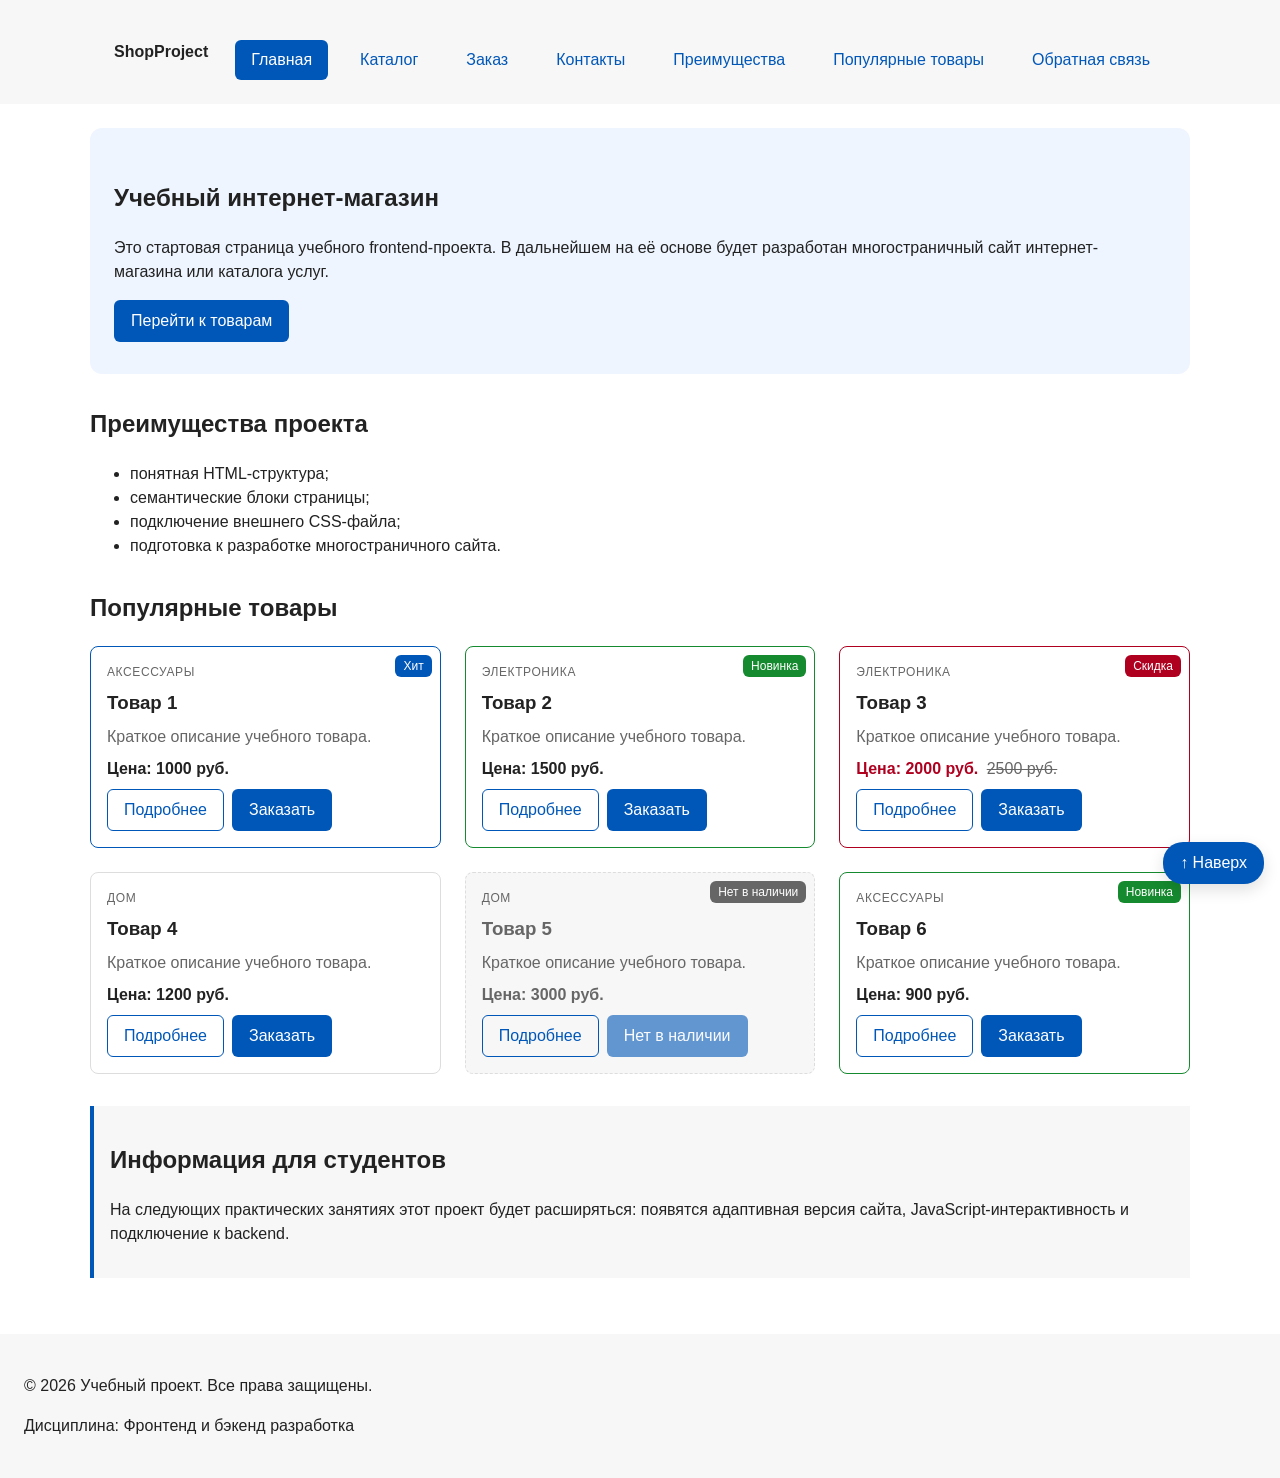
==== index.html @ a3ffe9eb "fix: prepare HTML CSS project for submission" ====
<!DOCTYPE html>
<html lang="ru">
<head>
  <meta charset="UTF-8">
  <meta name="viewport" content="width=device-width, initial-scale=1.0">
  <meta name="description" content="Главная страница учебного интернет-магазина.">
  <meta property="og:type" content="website">
  <meta property="og:title" content="Учебный интернет-магазин">
  <meta property="og:description" content="Учебный frontend-проект интернет-магазина.">
  <meta property="og:image" content="https://skylongg.github.io/kr1-html-css-shop/images/preview.jpg">
  <title>Учебный интернет-магазин</title>
  <link rel="stylesheet" href="css/style.css">
  <script src="js/main.js" defer></script>
</head>
<body>

  <header class="site-header" id="top">
    <div class="site-header__inner">
      <a class="site-header__logo" href="index.html">ShopProject</a>

      <nav class="site-nav" aria-label="Основная навигация">
        <ul class="site-nav__list">
          <li class="site-nav__item">
            <a class="site-nav__link site-nav__link--active" href="index.html" aria-current="page">Главная</a>
          </li>
          <li class="site-nav__item">
            <a class="site-nav__link" href="catalog.html">Каталог</a>
          </li>
          <li class="site-nav__item">
            <a class="site-nav__link" href="order.html">Заказ</a>
          </li>
          <li class="site-nav__item">
            <a class="site-nav__link" href="contacts.html">Контакты</a>
          </li>
          <li class="site-nav__item">
            <a class="site-nav__link" href="index.html#advantages">Преимущества</a>
          </li>
          <li class="site-nav__item">
            <a class="site-nav__link" href="index.html#popular">Популярные товары</a>
          </li>
          <li class="site-nav__item">
            <a class="site-nav__link" href="index.html#contacts">Обратная связь</a>
          </li>
        </ul>
      </nav>
    </div>
  </header>

  <main>
    <section class="hero">
      <h1>Учебный интернет-магазин</h1>
      <p>
        Это стартовая страница учебного frontend-проекта.
        В дальнейшем на её основе будет разработан многостраничный сайт
        интернет-магазина или каталога услуг.
      </p>
      <a class="button button--primary" href="#popular">Перейти к товарам</a>
    </section>

    <section class="section" id="advantages">
      <h2 class="section__title">Преимущества проекта</h2>

      <ul class="advantages-list">
        <li>понятная HTML-структура;</li>
        <li>семантические блоки страницы;</li>
        <li>подключение внешнего CSS-файла;</li>
        <li>подготовка к разработке многостраничного сайта.</li>
      </ul>
    </section>

    <section class="section" id="popular">
      <h2 class="section__title">Популярные товары</h2>

      <div class="products-grid">
        <article class="product-card product-card--featured">
          <span class="product-card__badge">Хит</span>
          <p class="product-card__category">Аксессуары</p>
          <h3 class="product-card__title">Товар 1</h3>
          <p class="product-card__description">Краткое описание учебного товара.</p>
          <p class="product-card__price">Цена: 1000 руб.</p>
          <div class="product-card__actions">
            <a class="button button--secondary" href="product.html">Подробнее</a>
            <button class="button button--primary product-card__button" type="button" data-product="Товар 1">
              Заказать
            </button>
          </div>
        </article>

        <article class="product-card product-card--new">
          <span class="product-card__badge">Новинка</span>
          <p class="product-card__category">Электроника</p>
          <h3 class="product-card__title">Товар 2</h3>
          <p class="product-card__description">Краткое описание учебного товара.</p>
          <p class="product-card__price">Цена: 1500 руб.</p>
          <div class="product-card__actions">
            <a class="button button--secondary" href="product.html">Подробнее</a>
            <button class="button button--primary product-card__button" type="button" data-product="Товар 2">
              Заказать
            </button>
          </div>
        </article>

        <article class="product-card product-card--discount">
          <span class="product-card__badge">Скидка</span>
          <p class="product-card__category">Электроника</p>
          <h3 class="product-card__title">Товар 3</h3>
          <p class="product-card__description">Краткое описание учебного товара.</p>
          <p class="product-card__price">
            Цена: 2000 руб.
            <del class="product-card__old-price">2500 руб.</del>
          </p>
          <div class="product-card__actions">
            <a class="button button--secondary" href="product.html">Подробнее</a>
            <button class="button button--primary product-card__button" type="button" data-product="Товар 3">
              Заказать
            </button>
          </div>
        </article>

        <article class="product-card">
          <p class="product-card__category">Дом</p>
          <h3 class="product-card__title">Товар 4</h3>
          <p class="product-card__description">Краткое описание учебного товара.</p>
          <p class="product-card__price">Цена: 1200 руб.</p>
          <div class="product-card__actions">
            <a class="button button--secondary" href="product.html">Подробнее</a>
            <button class="button button--primary product-card__button" type="button" data-product="Товар 4">
              Заказать
            </button>
          </div>
        </article>

        <article class="product-card product-card--sold-out">
          <span class="product-card__badge">Нет в наличии</span>
          <p class="product-card__category">Дом</p>
          <h3 class="product-card__title">Товар 5</h3>
          <p class="product-card__description">Краткое описание учебного товара.</p>
          <p class="product-card__price">Цена: 3000 руб.</p>
          <div class="product-card__actions">
            <a class="button button--secondary" href="product.html">Подробнее</a>
            <button class="button button--primary product-card__button" type="button" disabled>
              Нет в наличии
            </button>
          </div>
        </article>

        <article class="product-card product-card--new">
          <span class="product-card__badge">Новинка</span>
          <p class="product-card__category">Аксессуары</p>
          <h3 class="product-card__title">Товар 6</h3>
          <p class="product-card__description">Краткое описание учебного товара.</p>
          <p class="product-card__price">Цена: 900 руб.</p>
          <div class="product-card__actions">
            <a class="button button--secondary" href="product.html">Подробнее</a>
            <button class="button button--primary product-card__button" type="button" data-product="Товар 6">
              Заказать
            </button>
          </div>
        </article>
      </div>
    </section>

    <aside class="aside-info">
      <h2>Информация для студентов</h2>
      <p>
        На следующих практических занятиях этот проект будет расширяться:
        появятся адаптивная версия сайта, JavaScript-интерактивность
        и подключение к backend.
      </p>
    </aside>
  </main>

  <footer class="site-footer" id="contacts">
    <p>&copy; 2026 Учебный проект. Все права защищены.</p>
    <p>Дисциплина: Фронтенд и бэкенд разработка</p>
  </footer>

  <a class="button button--primary to-top" href="#top">↑ Наверх</a>

  <dialog class="order-dialog" id="order-dialog" aria-labelledby="order-dialog-title">
    <h2 class="order-dialog__title" id="order-dialog-title">Оформление заявки</h2>

    <form class="order-form" id="order-form" action="#" method="post" novalidate>
      <input id="selected-product" name="selected-product" type="hidden">

      <div class="order-form__field">
        <label class="order-form__label" for="order-name">Имя</label>
        <input
          class="order-form__input"
          id="order-name"
          name="name"
          type="text"
          placeholder="Введите ваше имя"
          minlength="2"
          autocomplete="given-name"
          required
        >
      </div>

      <div class="order-form__field">
        <label class="order-form__label" for="order-email">E-mail</label>
        <input
          class="order-form__input"
          id="order-email"
          name="email"
          type="email"
          placeholder="example@mail.ru"
          autocomplete="email"
          required
        >
      </div>

      <div class="order-form__field">
        <label class="order-form__label" for="order-phone">Телефон</label>
        <input
          class="order-form__input"
          id="order-phone"
          name="phone"
          type="tel"
          inputmode="tel"
          placeholder="+7 (900) 000-00-00"
          pattern="^\+7 \(\d{3}\) \d{3}-\d{2}-\d{2}$"
          required
        >
        <small class="order-form__hint">Формат: +7 (900) 000-00-00</small>
      </div>

      <div class="order-form__field">
        <label class="order-form__label" for="order-date">Дата связи</label>
        <input
          class="order-form__input"
          id="order-date"
          name="date"
          type="date"
        >
      </div>

      <div class="order-form__field">
        <label class="order-form__label" for="order-topic">Тема заявки</label>
        <select class="order-form__select" id="order-topic" name="topic" required>
          <option value="">Выберите тему</option>
          <option value="product">Заказ товара</option>
          <option value="consultation">Консультация</option>
          <option value="delivery">Доставка</option>
        </select>
      </div>

      <div class="order-form__field">
        <label class="order-form__label" for="order-comment">Комментарий</label>
        <textarea
          class="order-form__textarea"
          id="order-comment"
          name="comment"
          rows="4"
          placeholder="Укажите дополнительную информацию"
        ></textarea>
      </div>

      <div class="order-form__field order-form__field--checkbox">
        <label class="order-form__label">
          <input
            class="order-form__checkbox"
            id="order-agreement"
            name="agreement"
            type="checkbox"
            required
          >
          Я согласен на обработку данных
        </label>
      </div>

      <div class="order-form__actions">
        <button class="button button--secondary" type="button" id="close-order-dialog">
          Закрыть
        </button>
        <button class="button button--primary" type="submit">
          Отправить заявку
        </button>
      </div>
    </form>
  </dialog>

  <p class="success-message" id="success-message" hidden>
    Форма успешно отправлена!
  </p>

</body>
</html>
---- css/style.css ----
/* ===============================
   1. Переменные проекта
   =============================== */

:root {
  /* Основные цвета проекта */
  --color-bg: #ffffff;
  --color-text: #222222;
  --color-muted: #666666;
  --color-primary: #0057b8;
  --color-primary-dark: #003f86;
  --color-border: #dddddd;
  --color-surface: #f7f7f7;
  --color-surface-accent: #eef5ff;
  --color-danger: #b00020;
  --color-success: #168a2f;
  --color-success-bg: #eefaf0;
  --color-white: #ffffff;

  /* Отступы */
  --space-xs: 4px;
  --space-sm: 8px;
  --space-md: 16px;
  --space-lg: 24px;
  --space-xl: 32px;

  /* Скругления */
  --radius-sm: 6px;
  --radius-md: 8px;
  --radius-lg: 12px;

  /* Размеры */
  --container-width: 1100px;

  /* Shadow */
  --shadow: 0 6px 16px rgba(0, 0, 0, 0.12);
}

/* ===============================
   2. Базовые стили
   =============================== */

/*
  Универсальное правило для всех элементов.
  border-box делает расчёт размеров более понятным:
  width включает content, padding и border.
*/
* {
  box-sizing: border-box;
}

/*
  Плавная прокрутка при переходе к якорям.
*/
html {
  scroll-behavior: smooth;
}

/*
  Убираем стандартный внешний отступ браузера у body.
  Без этого вокруг страницы может появиться белая рамка.
*/
body {
  margin: 0;
  font-family: Arial, sans-serif;
  line-height: 1.5;
  color: var(--color-text);
  background-color: var(--color-bg);
}

/*
  Задаём внутренние отступы для основной области страницы.
  Это делает содержимое визуально отделённым от краёв окна браузера.
*/
main {
  padding: var(--space-lg);
}

/* ===============================
   3. Общие элементы интерфейса
   =============================== */

/*
  Базовый цвет ссылок.
*/
a {
  color: var(--color-primary);
}

/*
  Ссылка при наведении мыши.
*/
a:hover {
  color: var(--color-primary-dark);
}

/*
  Видимый фокус ссылки при навигации с клавиатуры.
*/
a:focus-visible {
  outline: 2px solid var(--color-primary);
  outline-offset: 3px;
}

/*
  Подсветка элемента, к которому выполнен переход по якорной ссылке.
*/
:target {
  outline: 2px dashed var(--color-primary);
  outline-offset: 4px;
}

/* No outline on the header after the "Наверх" jump */
.site-header:target {
  outline: none;
}

/*
  Button block: shared geometry only.
  Colors come from the --primary and --secondary modifiers.
*/
.button {
  display: inline-block;
  padding: var(--space-sm) var(--space-md);
  border: 1px solid transparent;
  border-radius: var(--radius-sm);
  font: inherit;
  text-decoration: none;
  cursor: pointer;
  transition: background-color 0.2s, color 0.2s;
}

/* Primary button: filled with the main color */
.button--primary {
  color: var(--color-white);
  background-color: var(--color-primary);
}

/*
  Простое состояние наведения для кнопки.
  Цвет текста задаём явно, иначе у ссылки-кнопки
  его переопределит правило a:hover.
*/
.button--primary:hover {
  color: var(--color-white);
  background-color: var(--color-primary-dark);
}

/* Secondary button: outlined, filled on hover */
.button--secondary {
  color: var(--color-primary);
  background-color: transparent;
  border-color: var(--color-primary);
}

.button--secondary:hover {
  color: var(--color-white);
  background-color: var(--color-primary);
}

/* Pressed button */
.button:active {
  transform: translateY(1px);
}

/*
  Видимый фокус кнопки при навигации с клавиатуры.
*/
.button:focus-visible {
  outline: 2px solid var(--color-primary);
  outline-offset: 3px;
}

/*
  Отключённая кнопка визуально приглушается.
*/
.button:disabled,
.button--disabled {
  opacity: 0.6;
  cursor: not-allowed;
}

/* Disabled button does not react to hover and click */
.button--primary:disabled:hover {
  background-color: var(--color-primary);
}

.button:disabled:active {
  transform: none;
}

/* ===============================
   4. Компоненты страницы
   =============================== */

/* Site header block */
.site-header {
  background-color: var(--color-surface);
}

/*
  Ограничиваем ширину содержимого шапки,
  чтобы оно не растягивалось слишком сильно на широких экранах.
*/
.site-header__inner {
  max-width: var(--container-width);
  margin: 0 auto;
  padding: var(--space-lg);
  /* Flexbox: logo on the left, menu on the right */
  display: flex;
  flex-wrap: wrap;
  justify-content: space-between;
  align-items: center;
  gap: var(--space-md);
}

/*
  Оформляем текстовый логотип.
*/
.site-header__logo {
  font-weight: 700;
  color: var(--color-text);
  text-decoration: none;
}

/*
  Flexbox: menu items in a centered row that wraps when needed.
  Default list margins and markers are removed.
*/
.site-nav__list {
  display: flex;
  flex-wrap: wrap;
  justify-content: center;
  align-items: center;
  gap: var(--space-md);
  padding: 0;
  margin: var(--space-md) 0 0;
  list-style: none;
}

/*
  Menu links. inline-block lets the link take padding,
  which enlarges the click area.
*/
.site-nav__link {
  display: inline-block;
  padding: var(--space-sm) var(--space-md);
  color: var(--color-primary);
  text-decoration: none;
  border-radius: var(--radius-sm);
}

/*
  Hover: highlight the menu item with a filled background.
*/
.site-nav__link:hover {
  color: var(--color-white);
  background-color: var(--color-primary);
}

.site-nav__link:focus-visible {
  outline: 2px solid var(--color-primary);
  outline-offset: 3px;
}

/* Link to the current page */
.site-nav__link--active {
  color: var(--color-white);
  background-color: var(--color-primary);
}

/*
  Хлебные крошки на внутренних страницах.
*/
.breadcrumbs {
  max-width: var(--container-width);
  margin: 0 auto var(--space-md);
  font-size: 14px;
  color: var(--color-muted);
}

/*
  Ссылки в хлебных крошках.
*/
.breadcrumbs__link {
  color: var(--color-primary);
}

/*
  Разделитель перед названием текущей страницы.
*/
.breadcrumbs__current::before {
  content: " / ";
  color: var(--color-muted);
}

/* Separator between links */
.breadcrumbs__separator {
  color: var(--color-muted);
}

/*
  Hero-блок — первый крупный блок страницы.
  Он визуально отделяется от остальных разделов фоном и отступами.
*/
.hero {
  max-width: var(--container-width);
  margin: 0 auto var(--space-xl);
  padding: var(--space-xl) var(--space-lg);
  background-color: var(--color-surface-accent);
  border-radius: var(--radius-lg);
}

/*
  Общий класс для разделов страницы.
*/
.section {
  max-width: var(--container-width);
  margin: 0 auto var(--space-xl);
}

/*
  Убираем лишний верхний отступ у заголовков разделов.
*/
.section__title {
  margin-top: 0;
}

/* CSS Grid: three equal columns of product cards */
.products-grid {
  display: grid;
  grid-template-columns: repeat(3, 1fr);
  gap: var(--space-lg);
}

/*
  Карточка товара — самостоятельный блок.
*/
.product-card {
  /* Positioning context for the badge */
  position: relative;
  /* Flexbox: card content goes top to bottom */
  display: flex;
  flex-direction: column;
  gap: var(--space-sm);
  padding: var(--space-md);
  border: 1px solid var(--color-border);
  border-radius: var(--radius-md);
  background-color: var(--color-bg);
  transition: transform 0.2s, box-shadow 0.2s;
}

/*
  При наведении выделяем рамку карточки основным цветом.
  The card also moves up a little and gets a shadow.
*/
.product-card:hover {
  border-color: var(--color-primary);
  box-shadow: var(--shadow);
  transform: translateY(-4px);
}

/* "Хит" card */
.product-card--featured {
  border-color: var(--color-primary);
}

.product-card--featured .product-card__badge {
  background-color: var(--color-primary);
}

/* "Новинка" card */
.product-card--new {
  border-color: var(--color-success);
}

.product-card--new .product-card__badge {
  background-color: var(--color-success);
}

/* Discount card */
.product-card--discount {
  border-color: var(--color-danger);
}

/* Sold-out card: grey, does not move on hover */
.product-card--sold-out {
  background-color: var(--color-surface);
  border-style: dashed;
}

.product-card--sold-out:hover {
  border-color: var(--color-border);
  box-shadow: none;
  transform: none;
}

.product-card--sold-out .product-card__badge {
  background-color: var(--color-muted);
}

.product-card--sold-out .product-card__title,
.product-card--sold-out .product-card__price {
  color: var(--color-muted);
}

/* Category above the title */
.product-card__category {
  margin: 0;
  font-size: 12px;
  letter-spacing: 0.05em;
  text-transform: uppercase;
  color: var(--color-muted);
}

.product-card__title {
  margin: 0;
  color: var(--color-text);
}

.product-card__description {
  margin: 0;
  color: var(--color-muted);
}

.product-card__price {
  margin: 0;
  font-weight: 700;
}

.product-card--discount .product-card__price {
  color: var(--color-danger);
}

/* Old price */
.product-card__old-price {
  margin-left: var(--space-xs);
  font-weight: 400;
  color: var(--color-muted);
}

/*
  margin-top: auto pushes the button to the bottom of the card,
  align-self keeps it from stretching to the full width.
*/
.product-card__button {
  margin-top: auto;
  align-self: flex-start;
}

/* Card buttons in one row at the bottom */
.product-card__actions {
  margin-top: auto;
  display: flex;
  flex-wrap: wrap;
  gap: var(--space-sm);
}

/* Badge pinned to the top-right corner of the card */
.product-card__badge {
  position: absolute;
  top: var(--space-sm);
  right: var(--space-sm);
  padding: 2px var(--space-sm);
  font-size: 12px;
  color: var(--color-white);
  background-color: var(--color-danger);
  border-radius: var(--radius-sm);
}

/*
  Catalog page layout: filters on the left, products on the right.
  CSS Grid with named areas.
*/
.catalog-layout {
  max-width: var(--container-width);
  margin: 0 auto var(--space-xl);
  display: grid;
  grid-template-columns: 260px 1fr;
  grid-template-areas: "filters products";
  gap: var(--space-lg);
}

/*
  Sticky filters stay on screen while scrolling.
  align-self: start keeps the block from stretching to full height.
*/
.catalog-filters {
  grid-area: filters;
  position: sticky;
  top: var(--space-md);
  align-self: start;
  padding: var(--space-md);
  border: 1px solid var(--color-border);
  border-radius: var(--radius-md);
  background-color: var(--color-surface);
}

/* Product list area */
.catalog-products {
  grid-area: products;
}

/* Filters form: gap separates the field groups */
.filters-form {
  display: grid;
  gap: var(--space-md);
}

/* Group of related filter fields */
.filters-form__group {
  margin: 0;
  padding: var(--space-md);
  border: 1px solid var(--color-border);
  border-radius: var(--radius-sm);
}

/* Field group title */
.filters-form__legend {
  font-weight: 700;
}

/* Each filter label on its own line */
.filters-form__label {
  display: block;
  margin-bottom: var(--space-sm);
}

/* Price range number inputs */
.filters-form__input {
  width: 100%;
  padding: 8px 10px;
  border: 1px solid var(--color-border);
  border-radius: var(--radius-sm);
  font: inherit;
}

/* "Back to top" button stays in the corner while scrolling */
.to-top {
  position: fixed;
  right: var(--space-md);
  bottom: var(--space-md);
  z-index: 10;
  border-radius: 20px;
  box-shadow: var(--shadow);
}

/*
  Дополнительный информационный блок.
*/
.aside-info {
  max-width: var(--container-width);
  margin: 0 auto var(--space-xl);
  padding: var(--space-md);
  border-left: 4px solid var(--color-primary);
  background-color: var(--color-surface);
}

/* Contacts */
.contacts-list {
  font-style: normal;
}

.contacts-list p {
  margin: 0 0 var(--space-sm);
}

/* Product page: image on the left, info on the right */
.product-details {
  max-width: var(--container-width);
  margin: 0 auto var(--space-xl);
  display: grid;
  grid-template-columns: 1fr 1fr;
  align-items: start;
  gap: var(--space-xl);
}

.product-details__image {
  display: block;
  width: 100%;
  height: auto;
  border: 1px solid var(--color-border);
  border-radius: var(--radius-lg);
}

.product-details__info {
  display: flex;
  flex-direction: column;
  gap: var(--space-md);
}

.product-details__category {
  margin: 0;
  font-size: 14px;
  letter-spacing: 0.05em;
  text-transform: uppercase;
  color: var(--color-muted);
}

.product-details__title {
  margin: 0;
}

.product-details__description {
  margin: 0;
}

.product-details__price {
  margin: 0;
  font-size: 28px;
  font-weight: 700;
}

.product-details__stock {
  margin: 0;
  font-weight: 700;
  color: var(--color-success);
}

.product-details__actions {
  display: flex;
  flex-wrap: wrap;
  gap: var(--space-md);
}

/* Specifications table */
.product-table {
  width: 100%;
  max-width: 640px;
  border-collapse: collapse;
}

.product-table__caption {
  padding-bottom: var(--space-sm);
  font-weight: 700;
  text-align: left;
}

.product-table__head {
  padding: var(--space-sm) var(--space-md);
  text-align: left;
  color: var(--color-white);
  background-color: var(--color-primary);
}

.product-table__cell {
  padding: var(--space-sm) var(--space-md);
  text-align: left;
  border-bottom: 1px solid var(--color-border);
}

/* Parameter names */
.product-table__cell--name {
  font-weight: 400;
  color: var(--color-muted);
}

/* Striped rows, row highlight on hover */
.product-table__row:nth-child(even) {
  background-color: var(--color-surface);
}

.product-table__row:hover {
  background-color: var(--color-surface-accent);
}

/* Order page: form on the left, steps on the right */
.order-layout {
  max-width: var(--container-width);
  margin: 0 auto var(--space-xl);
  display: grid;
  grid-template-columns: 2fr 1fr;
  align-items: start;
  gap: var(--space-lg);
}

/* Order steps */
.order-steps {
  padding: var(--space-md);
  border-left: 4px solid var(--color-primary);
  background-color: var(--color-surface);
}

.order-steps__title {
  margin-top: 0;
}

.order-steps__list {
  padding-left: var(--space-lg);
}

.order-steps__item {
  margin-bottom: var(--space-sm);
}

.order-steps__note {
  margin-bottom: 0;
  color: var(--color-muted);
}

/*
  Оформляем подвал страницы тем же фоном, что и шапку,
  чтобы визуально отделить его от основного содержимого.
*/
.site-footer {
  padding: var(--space-lg);
  background-color: var(--color-surface);
}

/* ===============================
   5. Форма и модальное окно
   =============================== */

/*
  Модальное окно.
  Элемент dialog сам умеет открываться поверх страницы.
*/
.order-dialog {
  width: min(100% - 32px, 560px);
  padding: var(--space-lg);
  border: none;
  border-radius: var(--radius-lg);
}

/*
  Затемнение фона за модальным окном.
*/
.order-dialog::backdrop {
  background-color: rgba(0, 0, 0, 0.5);
}

.order-dialog__title {
  margin-top: 0;
}

/* Form on order.html gets a frame */
.order-form--card {
  padding: var(--space-lg);
  border: 1px solid var(--color-border);
  border-radius: var(--radius-lg);
  background-color: var(--color-bg);
}

/*
  Поле формы.
  Каждый блок получает нижний отступ.
*/
.order-form__field {
  margin-bottom: var(--space-md);
}

/*
  Подпись поля.
*/
.order-form__label {
  display: block;
  margin-bottom: var(--space-xs);
}

/*
  Основные поля формы.
  The checkbox has its own element class, so it keeps its natural width.
*/
.order-form__input,
.order-form__select,
.order-form__textarea {
  width: 100%;
  padding: 10px 12px;
  border: 1px solid var(--color-border);
  border-radius: var(--radius-sm);
  font: inherit;
}

/*
  Подсказка под полем телефона.
*/
.order-form__hint {
  display: block;
  margin-top: var(--space-xs);
  color: var(--color-muted);
}

/*
  Поле при наведении мыши.
*/
.order-form__input:hover,
.order-form__select:hover,
.order-form__textarea:hover {
  border-color: var(--color-primary);
}

/*
  Видимый фокус для клавиатурной навигации.
*/
.order-form__input:focus-visible,
.order-form__select:focus-visible,
.order-form__textarea:focus-visible {
  outline: 2px solid var(--color-primary);
  outline-offset: 3px;
}

/*
  Подсветка ошибочных полей.
  Атрибут aria-invalid добавляется через JavaScript.
*/
.order-form__input[aria-invalid="true"],
.order-form__select[aria-invalid="true"],
.order-form__textarea[aria-invalid="true"] {
  border-color: var(--color-danger);
}

/*
  Кнопки формы.
*/
.order-form__actions {
  display: flex;
  gap: var(--space-md);
  margin-top: var(--space-lg);
}

/*
  Сообщение об успешной отправке.
*/
.success-message {
  max-width: var(--container-width);
  margin: var(--space-lg) auto;
  padding: var(--space-md);
  border-left: 4px solid var(--color-success);
  background-color: var(--color-success-bg);
}
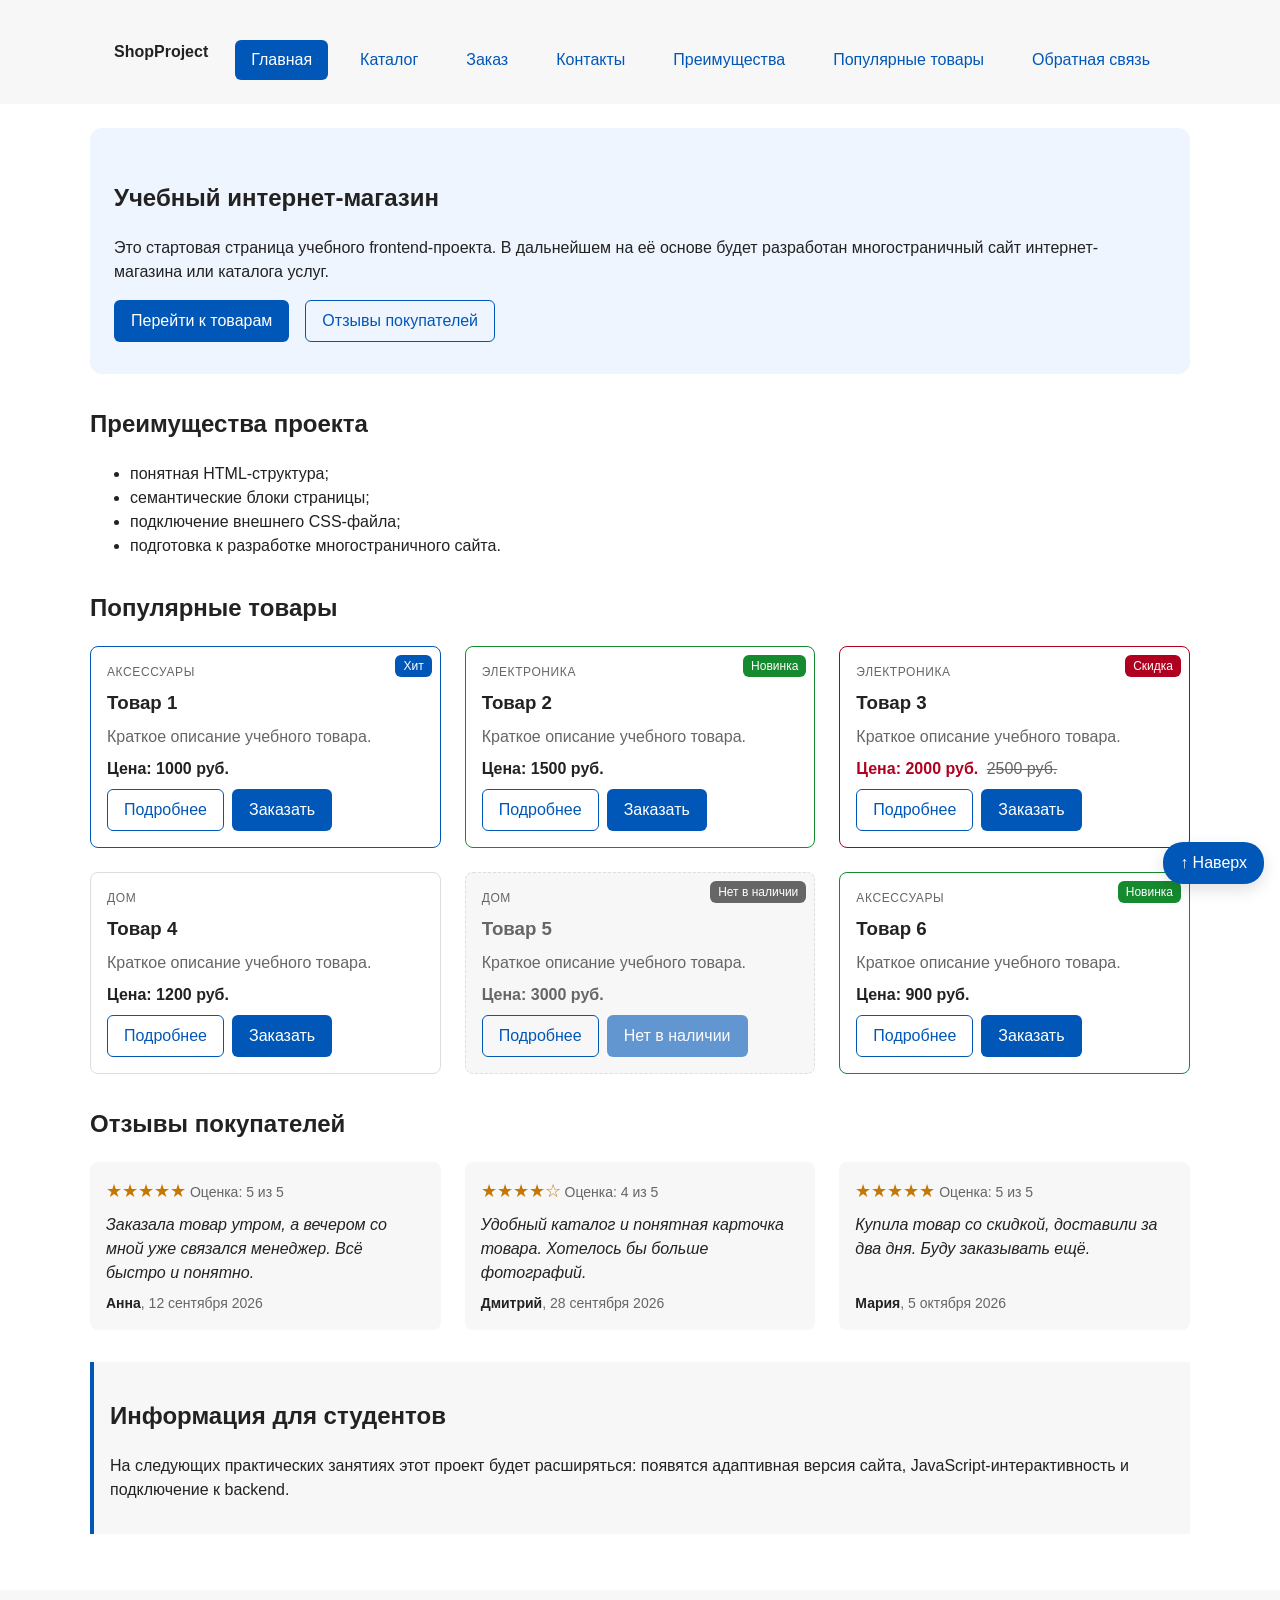
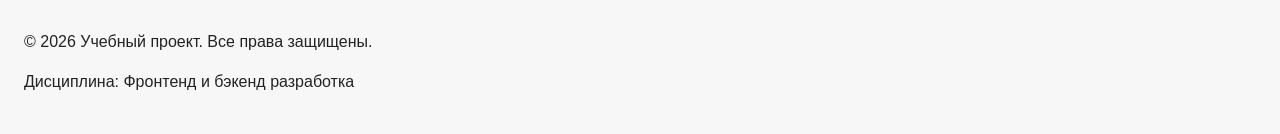
==== commit 30744322: "feat: add faq reviews and improved form and modal" ====
--- a/index.html
+++ b/index.html
@@ -54,7 +54,10 @@
         В дальнейшем на её основе будет разработан многостраничный сайт
         интернет-магазина или каталога услуг.
       </p>
-      <a class="button button--primary" href="#popular">Перейти к товарам</a>
+      <div class="hero__actions">
+        <a class="button button--primary" href="#popular">Перейти к товарам</a>
+        <a class="button button--secondary" href="#reviews">Отзывы покупателей</a>
+      </div>
     </section>
 
     <section class="section" id="advantages">
@@ -156,6 +159,54 @@
               Заказать
             </button>
           </div>
+        </article>
+      </div>
+    </section>
+
+    <section class="section" id="reviews">
+      <h2 class="section__title">Отзывы покупателей</h2>
+
+      <div class="reviews-grid">
+        <article class="review-card">
+          <p class="review-card__rating">
+            <span aria-hidden="true">★★★★★</span>
+            Оценка: 5 из 5
+          </p>
+          <blockquote class="review-card__text">
+            <p>Заказала товар утром, а вечером со мной уже связался менеджер. Всё быстро и понятно.</p>
+          </blockquote>
+          <footer class="review-card__footer">
+            <span class="review-card__author">Анна</span>,
+            <time class="review-card__date" datetime="2026-09-12">12 сентября 2026</time>
+          </footer>
+        </article>
+
+        <article class="review-card">
+          <p class="review-card__rating">
+            <span aria-hidden="true">★★★★☆</span>
+            Оценка: 4 из 5
+          </p>
+          <blockquote class="review-card__text">
+            <p>Удобный каталог и понятная карточка товара. Хотелось бы больше фотографий.</p>
+          </blockquote>
+          <footer class="review-card__footer">
+            <span class="review-card__author">Дмитрий</span>,
+            <time class="review-card__date" datetime="2026-09-28">28 сентября 2026</time>
+          </footer>
+        </article>
+
+        <article class="review-card">
+          <p class="review-card__rating">
+            <span aria-hidden="true">★★★★★</span>
+            Оценка: 5 из 5
+          </p>
+          <blockquote class="review-card__text">
+            <p>Купила товар со скидкой, доставили за два дня. Буду заказывать ещё.</p>
+          </blockquote>
+          <footer class="review-card__footer">
+            <span class="review-card__author">Мария</span>,
+            <time class="review-card__date" datetime="2026-10-05">5 октября 2026</time>
+          </footer>
         </article>
       </div>
     </section>
@@ -178,111 +229,141 @@
   <a class="button button--primary to-top" href="#top">↑ Наверх</a>
 
   <dialog class="order-dialog" id="order-dialog" aria-labelledby="order-dialog-title">
-    <h2 class="order-dialog__title" id="order-dialog-title">Оформление заявки</h2>
-
-    <form class="order-form" id="order-form" action="#" method="post" novalidate>
-      <input id="selected-product" name="selected-product" type="hidden">
-
-      <div class="order-form__field">
-        <label class="order-form__label" for="order-name">Имя</label>
-        <input
-          class="order-form__input"
-          id="order-name"
-          name="name"
-          type="text"
-          placeholder="Введите ваше имя"
-          minlength="2"
-          autocomplete="given-name"
-          required
-        >
-      </div>
-
-      <div class="order-form__field">
-        <label class="order-form__label" for="order-email">E-mail</label>
-        <input
-          class="order-form__input"
-          id="order-email"
-          name="email"
-          type="email"
-          placeholder="example@mail.ru"
-          autocomplete="email"
-          required
-        >
-      </div>
-
-      <div class="order-form__field">
-        <label class="order-form__label" for="order-phone">Телефон</label>
-        <input
-          class="order-form__input"
-          id="order-phone"
-          name="phone"
-          type="tel"
-          inputmode="tel"
-          placeholder="+7 (900) 000-00-00"
-          pattern="^\+7 \(\d{3}\) \d{3}-\d{2}-\d{2}$"
-          required
-        >
-        <small class="order-form__hint">Формат: +7 (900) 000-00-00</small>
-      </div>
-
-      <div class="order-form__field">
-        <label class="order-form__label" for="order-date">Дата связи</label>
-        <input
-          class="order-form__input"
-          id="order-date"
-          name="date"
-          type="date"
-        >
-      </div>
-
-      <div class="order-form__field">
-        <label class="order-form__label" for="order-topic">Тема заявки</label>
-        <select class="order-form__select" id="order-topic" name="topic" required>
-          <option value="">Выберите тему</option>
-          <option value="product">Заказ товара</option>
-          <option value="consultation">Консультация</option>
-          <option value="delivery">Доставка</option>
-        </select>
-      </div>
-
-      <div class="order-form__field">
-        <label class="order-form__label" for="order-comment">Комментарий</label>
-        <textarea
-          class="order-form__textarea"
-          id="order-comment"
-          name="comment"
-          rows="4"
-          placeholder="Укажите дополнительную информацию"
-        ></textarea>
-      </div>
-
-      <div class="order-form__field order-form__field--checkbox">
-        <label class="order-form__label">
+    <div class="order-dialog__inner">
+      <button class="order-dialog__close" type="button" aria-label="Закрыть окно" data-close-dialog>&times;</button>
+
+      <h2 class="order-dialog__title" id="order-dialog-title">Оформление заявки</h2>
+      <p class="order-dialog__product">Товар: <strong id="order-dialog-product"></strong></p>
+
+      <form class="order-form" id="order-form" action="#" method="post" novalidate>
+        <input id="selected-product" name="selected-product" type="hidden">
+
+        <p class="order-form__note">
+          Поля, отмеченные звёздочкой <span class="order-form__required" aria-hidden="true">*</span>, обязательны.
+        </p>
+
+        <div class="order-form__field">
+          <label class="order-form__label" for="order-name">Имя <span class="order-form__required" aria-hidden="true">*</span></label>
           <input
-            class="order-form__checkbox"
-            id="order-agreement"
-            name="agreement"
-            type="checkbox"
+            class="order-form__input"
+            id="order-name"
+            name="name"
+            type="text"
+            placeholder="Введите ваше имя"
+            minlength="2"
+            autocomplete="given-name"
+            aria-describedby="order-name-error"
+            data-error="Введите имя, минимум 2 символа."
             required
           >
-          Я согласен на обработку данных
-        </label>
-      </div>
-
-      <div class="order-form__actions">
-        <button class="button button--secondary" type="button" id="close-order-dialog">
-          Закрыть
-        </button>
-        <button class="button button--primary" type="submit">
-          Отправить заявку
-        </button>
-      </div>
-    </form>
+          <p class="order-form__error" id="order-name-error"></p>
+        </div>
+
+        <div class="order-form__field">
+          <label class="order-form__label" for="order-email">E-mail <span class="order-form__required" aria-hidden="true">*</span></label>
+          <input
+            class="order-form__input"
+            id="order-email"
+            name="email"
+            type="email"
+            placeholder="example@mail.ru"
+            autocomplete="email"
+            aria-describedby="order-email-error"
+            data-error="Введите e-mail в формате example@mail.ru."
+            required
+          >
+          <p class="order-form__error" id="order-email-error"></p>
+        </div>
+
+        <div class="order-form__field">
+          <label class="order-form__label" for="order-phone">Телефон <span class="order-form__required" aria-hidden="true">*</span></label>
+          <input
+            class="order-form__input"
+            id="order-phone"
+            name="phone"
+            type="tel"
+            inputmode="tel"
+            placeholder="+7 (900) 000-00-00"
+            pattern="^\+7 \(\d{3}\) \d{3}-\d{2}-\d{2}$"
+            autocomplete="tel"
+            aria-describedby="order-phone-error order-phone-hint"
+            data-error="Введите телефон в формате +7 (900) 000-00-00."
+            required
+          >
+          <small class="order-form__hint" id="order-phone-hint">Формат: +7 (900) 000-00-00</small>
+          <p class="order-form__error" id="order-phone-error"></p>
+        </div>
+
+        <div class="order-form__field">
+          <label class="order-form__label" for="order-date">Дата связи</label>
+          <input
+            class="order-form__input"
+            id="order-date"
+            name="date"
+            type="date"
+          >
+        </div>
+
+        <div class="order-form__field">
+          <label class="order-form__label" for="order-topic">Тема заявки <span class="order-form__required" aria-hidden="true">*</span></label>
+          <select
+            class="order-form__select"
+            id="order-topic"
+            name="topic"
+            aria-describedby="order-topic-error"
+            data-error="Выберите тему заявки."
+            required
+          >
+            <option value="">Выберите тему</option>
+            <option value="product">Заказ товара</option>
+            <option value="consultation">Консультация</option>
+            <option value="delivery">Доставка</option>
+          </select>
+          <p class="order-form__error" id="order-topic-error"></p>
+        </div>
+
+        <div class="order-form__field">
+          <label class="order-form__label" for="order-comment">Комментарий</label>
+          <textarea
+            class="order-form__textarea"
+            id="order-comment"
+            name="comment"
+            rows="4"
+            placeholder="Укажите дополнительную информацию"
+          ></textarea>
+        </div>
+
+        <div class="order-form__field order-form__field--checkbox">
+          <label class="order-form__label" for="order-agreement">
+            <input
+              class="order-form__checkbox"
+              id="order-agreement"
+              name="agreement"
+              type="checkbox"
+              aria-describedby="order-agreement-error"
+              data-error="Нужно согласие на обработку данных."
+              required
+            >
+            Я согласен на обработку данных <span class="order-form__required" aria-hidden="true">*</span>
+          </label>
+          <p class="order-form__error" id="order-agreement-error"></p>
+        </div>
+
+        <div class="order-form__actions">
+          <button class="button button--secondary" type="button" data-close-dialog>
+            Закрыть
+          </button>
+          <button class="button button--primary" type="submit">
+            Отправить заявку
+          </button>
+        </div>
+      </form>
+
+      <p class="success-message" id="success-message" role="status" hidden>
+        Спасибо! Заявка отправлена, мы свяжемся с вами в течение рабочего дня.
+      </p>
+    </div>
   </dialog>
-
-  <p class="success-message" id="success-message" hidden>
-    Форма успешно отправлена!
-  </p>
 
 </body>
 </html>
--- a/css/style.css
+++ b/css/style.css
@@ -311,6 +311,13 @@
   border-radius: var(--radius-lg);
 }
 
+/* Hero buttons in one row */
+.hero__actions {
+  display: flex;
+  flex-wrap: wrap;
+  gap: var(--space-md);
+}
+
 /*
   Общий класс для разделов страницы.
 */
@@ -556,6 +563,90 @@
   background-color: var(--color-surface);
 }
 
+/* Reviews: three columns */
+.reviews-grid {
+  display: grid;
+  grid-template-columns: repeat(3, 1fr);
+  gap: var(--space-lg);
+}
+
+.review-card {
+  display: flex;
+  flex-direction: column;
+  gap: var(--space-sm);
+  padding: var(--space-md);
+  border-radius: var(--radius-md);
+  background-color: var(--color-surface);
+}
+
+.review-card__rating {
+  margin: 0;
+  font-size: 14px;
+  color: var(--color-muted);
+}
+
+/* Stars */
+.review-card__rating span {
+  font-size: 18px;
+  color: #c77700;
+}
+
+.review-card__text {
+  margin: 0;
+  font-style: italic;
+}
+
+.review-card__text p {
+  margin: 0;
+}
+
+/* Author and date at the bottom of the card */
+.review-card__footer {
+  margin-top: auto;
+  font-size: 14px;
+  color: var(--color-muted);
+}
+
+.review-card__author {
+  font-weight: 700;
+  color: var(--color-text);
+}
+
+/* FAQ: questions open and close on click (details/summary) */
+.faq__list {
+  display: grid;
+  gap: var(--space-sm);
+}
+
+.faq__item {
+  border: 1px solid var(--color-border);
+  border-radius: var(--radius-md);
+}
+
+.faq__item[open] {
+  border-color: var(--color-primary);
+}
+
+.faq__question {
+  padding: var(--space-md);
+  font-weight: 700;
+  cursor: pointer;
+}
+
+.faq__question:hover {
+  color: var(--color-primary);
+}
+
+.faq__question:focus-visible {
+  outline: 2px solid var(--color-primary);
+  outline-offset: 3px;
+}
+
+.faq__answer {
+  margin: 0;
+  padding: 0 var(--space-md) var(--space-md);
+}
+
 /* Contacts */
 .contacts-list {
   font-style: normal;
@@ -717,9 +808,62 @@
 */
 .order-dialog {
   width: min(100% - 32px, 560px);
-  padding: var(--space-lg);
+  padding: 0;
   border: none;
   border-radius: var(--radius-lg);
+}
+
+/* The open dialog appears with a short animation */
+.order-dialog[open] {
+  animation: dialog-show 0.2s ease-out;
+}
+
+@keyframes dialog-show {
+  from {
+    opacity: 0;
+    transform: translateY(-20px);
+  }
+}
+
+/*
+  Padding is on the inner block, so a click on the dialog itself
+  means a click on the dark background.
+*/
+.order-dialog__inner {
+  position: relative;
+  padding: var(--space-lg);
+}
+
+/* Close button (cross) in the top-right corner */
+.order-dialog__close {
+  position: absolute;
+  top: var(--space-sm);
+  right: var(--space-sm);
+  width: 36px;
+  height: 36px;
+  padding: 0;
+  font-size: 24px;
+  line-height: 1;
+  color: var(--color-muted);
+  background-color: transparent;
+  border: none;
+  border-radius: 50%;
+  cursor: pointer;
+}
+
+.order-dialog__close:hover {
+  color: var(--color-text);
+  background-color: var(--color-surface);
+}
+
+.order-dialog__close:focus-visible {
+  outline: 2px solid var(--color-primary);
+}
+
+/* Selected product */
+.order-dialog__product {
+  margin-top: 0;
+  color: var(--color-muted);
 }
 
 /*
@@ -771,6 +915,29 @@
   font: inherit;
 }
 
+/* Note about required fields */
+.order-form__note {
+  margin-top: 0;
+  font-size: 14px;
+  color: var(--color-muted);
+}
+
+/* Required field star */
+.order-form__required {
+  color: var(--color-danger);
+}
+
+/* Error text under the field, empty until JS fills it */
+.order-form__error {
+  margin: var(--space-xs) 0 0;
+  font-size: 14px;
+  color: var(--color-danger);
+}
+
+.order-form__error:empty {
+  display: none;
+}
+
 /*
   Подсказка под полем телефона.
 */
@@ -794,7 +961,8 @@
 */
 .order-form__input:focus-visible,
 .order-form__select:focus-visible,
-.order-form__textarea:focus-visible {
+.order-form__textarea:focus-visible,
+.order-form__checkbox:focus-visible {
   outline: 2px solid var(--color-primary);
   outline-offset: 3px;
 }
@@ -807,6 +975,19 @@
 .order-form__select[aria-invalid="true"],
 .order-form__textarea[aria-invalid="true"] {
   border-color: var(--color-danger);
+  background-color: #fff5f6;
+}
+
+/* Bigger checkbox, easier to click */
+.order-form__checkbox {
+  width: 18px;
+  height: 18px;
+  margin: 0 var(--space-xs) 0 0;
+  vertical-align: middle;
+}
+
+.order-form__checkbox[aria-invalid="true"] {
+  outline: 2px solid var(--color-danger);
 }
 
 /*
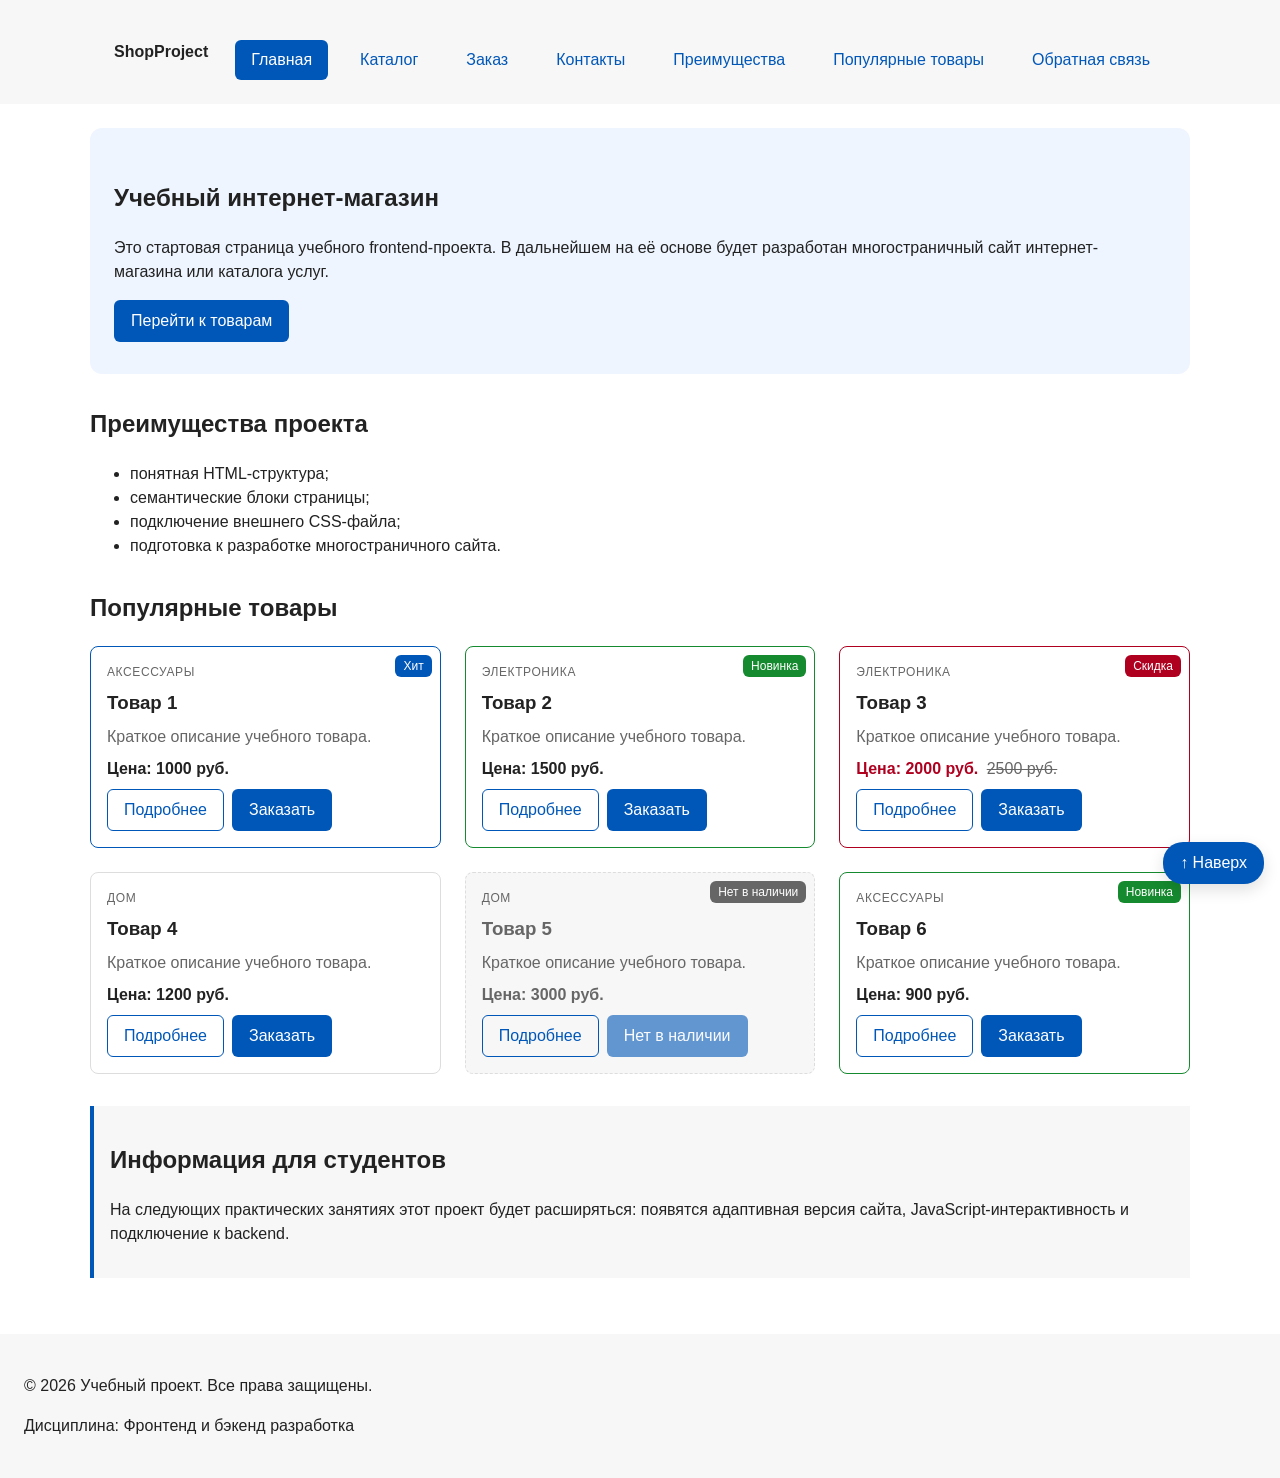
==== commit e7588316: "Merge pull request #11 from skylongg/fix/kr1-final-check Prepare HTML CSS project for submission" ====
--- a/index.html
+++ b/index.html
@@ -54,10 +54,7 @@
         В дальнейшем на её основе будет разработан многостраничный сайт
         интернет-магазина или каталога услуг.
       </p>
-      <div class="hero__actions">
-        <a class="button button--primary" href="#popular">Перейти к товарам</a>
-        <a class="button button--secondary" href="#reviews">Отзывы покупателей</a>
-      </div>
+      <a class="button button--primary" href="#popular">Перейти к товарам</a>
     </section>
 
     <section class="section" id="advantages">
@@ -159,54 +156,6 @@
               Заказать
             </button>
           </div>
-        </article>
-      </div>
-    </section>
-
-    <section class="section" id="reviews">
-      <h2 class="section__title">Отзывы покупателей</h2>
-
-      <div class="reviews-grid">
-        <article class="review-card">
-          <p class="review-card__rating">
-            <span aria-hidden="true">★★★★★</span>
-            Оценка: 5 из 5
-          </p>
-          <blockquote class="review-card__text">
-            <p>Заказала товар утром, а вечером со мной уже связался менеджер. Всё быстро и понятно.</p>
-          </blockquote>
-          <footer class="review-card__footer">
-            <span class="review-card__author">Анна</span>,
-            <time class="review-card__date" datetime="2026-09-12">12 сентября 2026</time>
-          </footer>
-        </article>
-
-        <article class="review-card">
-          <p class="review-card__rating">
-            <span aria-hidden="true">★★★★☆</span>
-            Оценка: 4 из 5
-          </p>
-          <blockquote class="review-card__text">
-            <p>Удобный каталог и понятная карточка товара. Хотелось бы больше фотографий.</p>
-          </blockquote>
-          <footer class="review-card__footer">
-            <span class="review-card__author">Дмитрий</span>,
-            <time class="review-card__date" datetime="2026-09-28">28 сентября 2026</time>
-          </footer>
-        </article>
-
-        <article class="review-card">
-          <p class="review-card__rating">
-            <span aria-hidden="true">★★★★★</span>
-            Оценка: 5 из 5
-          </p>
-          <blockquote class="review-card__text">
-            <p>Купила товар со скидкой, доставили за два дня. Буду заказывать ещё.</p>
-          </blockquote>
-          <footer class="review-card__footer">
-            <span class="review-card__author">Мария</span>,
-            <time class="review-card__date" datetime="2026-10-05">5 октября 2026</time>
-          </footer>
         </article>
       </div>
     </section>
@@ -229,141 +178,111 @@
   <a class="button button--primary to-top" href="#top">↑ Наверх</a>
 
   <dialog class="order-dialog" id="order-dialog" aria-labelledby="order-dialog-title">
-    <div class="order-dialog__inner">
-      <button class="order-dialog__close" type="button" aria-label="Закрыть окно" data-close-dialog>&times;</button>
-
-      <h2 class="order-dialog__title" id="order-dialog-title">Оформление заявки</h2>
-      <p class="order-dialog__product">Товар: <strong id="order-dialog-product"></strong></p>
-
-      <form class="order-form" id="order-form" action="#" method="post" novalidate>
-        <input id="selected-product" name="selected-product" type="hidden">
-
-        <p class="order-form__note">
-          Поля, отмеченные звёздочкой <span class="order-form__required" aria-hidden="true">*</span>, обязательны.
-        </p>
-
-        <div class="order-form__field">
-          <label class="order-form__label" for="order-name">Имя <span class="order-form__required" aria-hidden="true">*</span></label>
+    <h2 class="order-dialog__title" id="order-dialog-title">Оформление заявки</h2>
+
+    <form class="order-form" id="order-form" action="#" method="post" novalidate>
+      <input id="selected-product" name="selected-product" type="hidden">
+
+      <div class="order-form__field">
+        <label class="order-form__label" for="order-name">Имя</label>
+        <input
+          class="order-form__input"
+          id="order-name"
+          name="name"
+          type="text"
+          placeholder="Введите ваше имя"
+          minlength="2"
+          autocomplete="given-name"
+          required
+        >
+      </div>
+
+      <div class="order-form__field">
+        <label class="order-form__label" for="order-email">E-mail</label>
+        <input
+          class="order-form__input"
+          id="order-email"
+          name="email"
+          type="email"
+          placeholder="example@mail.ru"
+          autocomplete="email"
+          required
+        >
+      </div>
+
+      <div class="order-form__field">
+        <label class="order-form__label" for="order-phone">Телефон</label>
+        <input
+          class="order-form__input"
+          id="order-phone"
+          name="phone"
+          type="tel"
+          inputmode="tel"
+          placeholder="+7 (900) 000-00-00"
+          pattern="^\+7 \(\d{3}\) \d{3}-\d{2}-\d{2}$"
+          required
+        >
+        <small class="order-form__hint">Формат: +7 (900) 000-00-00</small>
+      </div>
+
+      <div class="order-form__field">
+        <label class="order-form__label" for="order-date">Дата связи</label>
+        <input
+          class="order-form__input"
+          id="order-date"
+          name="date"
+          type="date"
+        >
+      </div>
+
+      <div class="order-form__field">
+        <label class="order-form__label" for="order-topic">Тема заявки</label>
+        <select class="order-form__select" id="order-topic" name="topic" required>
+          <option value="">Выберите тему</option>
+          <option value="product">Заказ товара</option>
+          <option value="consultation">Консультация</option>
+          <option value="delivery">Доставка</option>
+        </select>
+      </div>
+
+      <div class="order-form__field">
+        <label class="order-form__label" for="order-comment">Комментарий</label>
+        <textarea
+          class="order-form__textarea"
+          id="order-comment"
+          name="comment"
+          rows="4"
+          placeholder="Укажите дополнительную информацию"
+        ></textarea>
+      </div>
+
+      <div class="order-form__field order-form__field--checkbox">
+        <label class="order-form__label">
           <input
-            class="order-form__input"
-            id="order-name"
-            name="name"
-            type="text"
-            placeholder="Введите ваше имя"
-            minlength="2"
-            autocomplete="given-name"
-            aria-describedby="order-name-error"
-            data-error="Введите имя, минимум 2 символа."
+            class="order-form__checkbox"
+            id="order-agreement"
+            name="agreement"
+            type="checkbox"
             required
           >
-          <p class="order-form__error" id="order-name-error"></p>
-        </div>
-
-        <div class="order-form__field">
-          <label class="order-form__label" for="order-email">E-mail <span class="order-form__required" aria-hidden="true">*</span></label>
-          <input
-            class="order-form__input"
-            id="order-email"
-            name="email"
-            type="email"
-            placeholder="example@mail.ru"
-            autocomplete="email"
-            aria-describedby="order-email-error"
-            data-error="Введите e-mail в формате example@mail.ru."
-            required
-          >
-          <p class="order-form__error" id="order-email-error"></p>
-        </div>
-
-        <div class="order-form__field">
-          <label class="order-form__label" for="order-phone">Телефон <span class="order-form__required" aria-hidden="true">*</span></label>
-          <input
-            class="order-form__input"
-            id="order-phone"
-            name="phone"
-            type="tel"
-            inputmode="tel"
-            placeholder="+7 (900) 000-00-00"
-            pattern="^\+7 \(\d{3}\) \d{3}-\d{2}-\d{2}$"
-            autocomplete="tel"
-            aria-describedby="order-phone-error order-phone-hint"
-            data-error="Введите телефон в формате +7 (900) 000-00-00."
-            required
-          >
-          <small class="order-form__hint" id="order-phone-hint">Формат: +7 (900) 000-00-00</small>
-          <p class="order-form__error" id="order-phone-error"></p>
-        </div>
-
-        <div class="order-form__field">
-          <label class="order-form__label" for="order-date">Дата связи</label>
-          <input
-            class="order-form__input"
-            id="order-date"
-            name="date"
-            type="date"
-          >
-        </div>
-
-        <div class="order-form__field">
-          <label class="order-form__label" for="order-topic">Тема заявки <span class="order-form__required" aria-hidden="true">*</span></label>
-          <select
-            class="order-form__select"
-            id="order-topic"
-            name="topic"
-            aria-describedby="order-topic-error"
-            data-error="Выберите тему заявки."
-            required
-          >
-            <option value="">Выберите тему</option>
-            <option value="product">Заказ товара</option>
-            <option value="consultation">Консультация</option>
-            <option value="delivery">Доставка</option>
-          </select>
-          <p class="order-form__error" id="order-topic-error"></p>
-        </div>
-
-        <div class="order-form__field">
-          <label class="order-form__label" for="order-comment">Комментарий</label>
-          <textarea
-            class="order-form__textarea"
-            id="order-comment"
-            name="comment"
-            rows="4"
-            placeholder="Укажите дополнительную информацию"
-          ></textarea>
-        </div>
-
-        <div class="order-form__field order-form__field--checkbox">
-          <label class="order-form__label" for="order-agreement">
-            <input
-              class="order-form__checkbox"
-              id="order-agreement"
-              name="agreement"
-              type="checkbox"
-              aria-describedby="order-agreement-error"
-              data-error="Нужно согласие на обработку данных."
-              required
-            >
-            Я согласен на обработку данных <span class="order-form__required" aria-hidden="true">*</span>
-          </label>
-          <p class="order-form__error" id="order-agreement-error"></p>
-        </div>
-
-        <div class="order-form__actions">
-          <button class="button button--secondary" type="button" data-close-dialog>
-            Закрыть
-          </button>
-          <button class="button button--primary" type="submit">
-            Отправить заявку
-          </button>
-        </div>
-      </form>
-
-      <p class="success-message" id="success-message" role="status" hidden>
-        Спасибо! Заявка отправлена, мы свяжемся с вами в течение рабочего дня.
-      </p>
-    </div>
+          Я согласен на обработку данных
+        </label>
+      </div>
+
+      <div class="order-form__actions">
+        <button class="button button--secondary" type="button" id="close-order-dialog">
+          Закрыть
+        </button>
+        <button class="button button--primary" type="submit">
+          Отправить заявку
+        </button>
+      </div>
+    </form>
   </dialog>
+
+  <p class="success-message" id="success-message" hidden>
+    Форма успешно отправлена!
+  </p>
 
 </body>
 </html>
--- a/css/style.css
+++ b/css/style.css
@@ -311,13 +311,6 @@
   border-radius: var(--radius-lg);
 }
 
-/* Hero buttons in one row */
-.hero__actions {
-  display: flex;
-  flex-wrap: wrap;
-  gap: var(--space-md);
-}
-
 /*
   Общий класс для разделов страницы.
 */
@@ -563,90 +556,6 @@
   background-color: var(--color-surface);
 }
 
-/* Reviews: three columns */
-.reviews-grid {
-  display: grid;
-  grid-template-columns: repeat(3, 1fr);
-  gap: var(--space-lg);
-}
-
-.review-card {
-  display: flex;
-  flex-direction: column;
-  gap: var(--space-sm);
-  padding: var(--space-md);
-  border-radius: var(--radius-md);
-  background-color: var(--color-surface);
-}
-
-.review-card__rating {
-  margin: 0;
-  font-size: 14px;
-  color: var(--color-muted);
-}
-
-/* Stars */
-.review-card__rating span {
-  font-size: 18px;
-  color: #c77700;
-}
-
-.review-card__text {
-  margin: 0;
-  font-style: italic;
-}
-
-.review-card__text p {
-  margin: 0;
-}
-
-/* Author and date at the bottom of the card */
-.review-card__footer {
-  margin-top: auto;
-  font-size: 14px;
-  color: var(--color-muted);
-}
-
-.review-card__author {
-  font-weight: 700;
-  color: var(--color-text);
-}
-
-/* FAQ: questions open and close on click (details/summary) */
-.faq__list {
-  display: grid;
-  gap: var(--space-sm);
-}
-
-.faq__item {
-  border: 1px solid var(--color-border);
-  border-radius: var(--radius-md);
-}
-
-.faq__item[open] {
-  border-color: var(--color-primary);
-}
-
-.faq__question {
-  padding: var(--space-md);
-  font-weight: 700;
-  cursor: pointer;
-}
-
-.faq__question:hover {
-  color: var(--color-primary);
-}
-
-.faq__question:focus-visible {
-  outline: 2px solid var(--color-primary);
-  outline-offset: 3px;
-}
-
-.faq__answer {
-  margin: 0;
-  padding: 0 var(--space-md) var(--space-md);
-}
-
 /* Contacts */
 .contacts-list {
   font-style: normal;
@@ -808,62 +717,9 @@
 */
 .order-dialog {
   width: min(100% - 32px, 560px);
-  padding: 0;
+  padding: var(--space-lg);
   border: none;
   border-radius: var(--radius-lg);
-}
-
-/* The open dialog appears with a short animation */
-.order-dialog[open] {
-  animation: dialog-show 0.2s ease-out;
-}
-
-@keyframes dialog-show {
-  from {
-    opacity: 0;
-    transform: translateY(-20px);
-  }
-}
-
-/*
-  Padding is on the inner block, so a click on the dialog itself
-  means a click on the dark background.
-*/
-.order-dialog__inner {
-  position: relative;
-  padding: var(--space-lg);
-}
-
-/* Close button (cross) in the top-right corner */
-.order-dialog__close {
-  position: absolute;
-  top: var(--space-sm);
-  right: var(--space-sm);
-  width: 36px;
-  height: 36px;
-  padding: 0;
-  font-size: 24px;
-  line-height: 1;
-  color: var(--color-muted);
-  background-color: transparent;
-  border: none;
-  border-radius: 50%;
-  cursor: pointer;
-}
-
-.order-dialog__close:hover {
-  color: var(--color-text);
-  background-color: var(--color-surface);
-}
-
-.order-dialog__close:focus-visible {
-  outline: 2px solid var(--color-primary);
-}
-
-/* Selected product */
-.order-dialog__product {
-  margin-top: 0;
-  color: var(--color-muted);
 }
 
 /*
@@ -915,29 +771,6 @@
   font: inherit;
 }
 
-/* Note about required fields */
-.order-form__note {
-  margin-top: 0;
-  font-size: 14px;
-  color: var(--color-muted);
-}
-
-/* Required field star */
-.order-form__required {
-  color: var(--color-danger);
-}
-
-/* Error text under the field, empty until JS fills it */
-.order-form__error {
-  margin: var(--space-xs) 0 0;
-  font-size: 14px;
-  color: var(--color-danger);
-}
-
-.order-form__error:empty {
-  display: none;
-}
-
 /*
   Подсказка под полем телефона.
 */
@@ -961,8 +794,7 @@
 */
 .order-form__input:focus-visible,
 .order-form__select:focus-visible,
-.order-form__textarea:focus-visible,
-.order-form__checkbox:focus-visible {
+.order-form__textarea:focus-visible {
   outline: 2px solid var(--color-primary);
   outline-offset: 3px;
 }
@@ -975,19 +807,6 @@
 .order-form__select[aria-invalid="true"],
 .order-form__textarea[aria-invalid="true"] {
   border-color: var(--color-danger);
-  background-color: #fff5f6;
-}
-
-/* Bigger checkbox, easier to click */
-.order-form__checkbox {
-  width: 18px;
-  height: 18px;
-  margin: 0 var(--space-xs) 0 0;
-  vertical-align: middle;
-}
-
-.order-form__checkbox[aria-invalid="true"] {
-  outline: 2px solid var(--color-danger);
 }
 
 /*
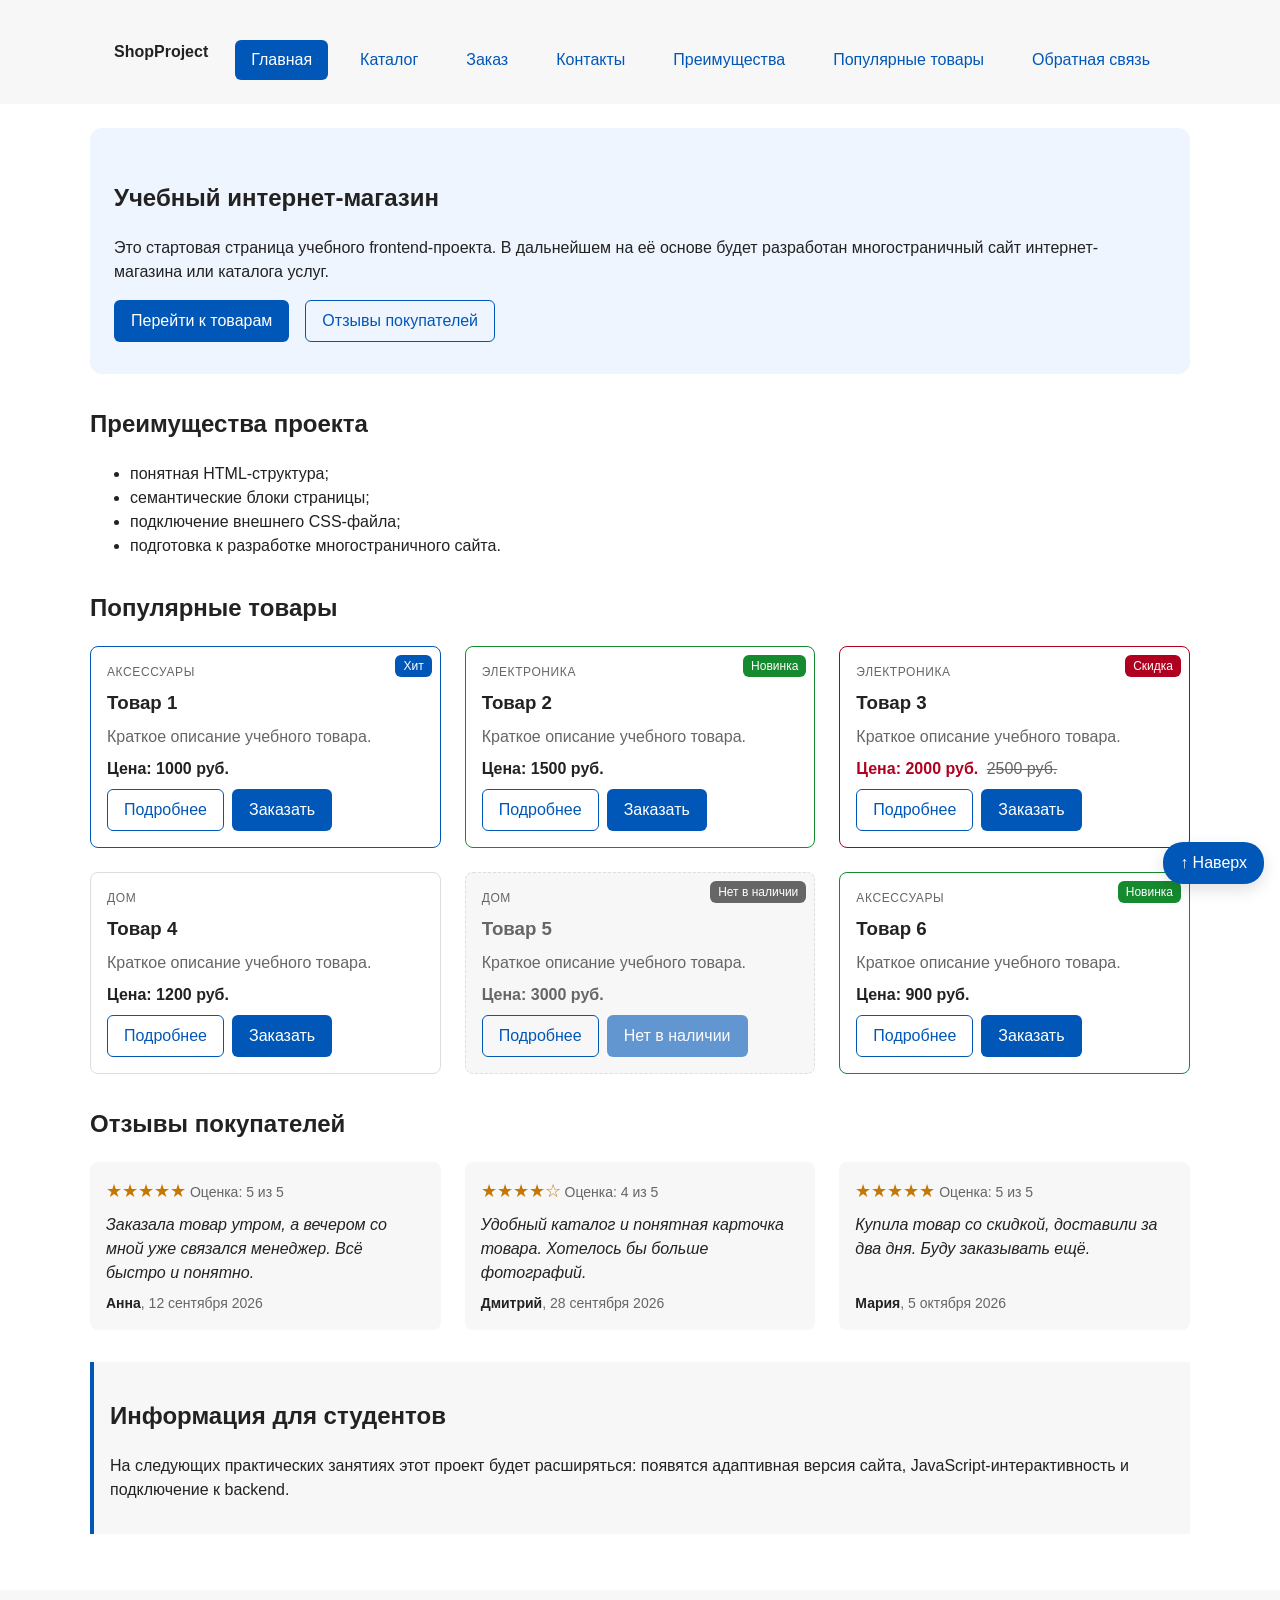
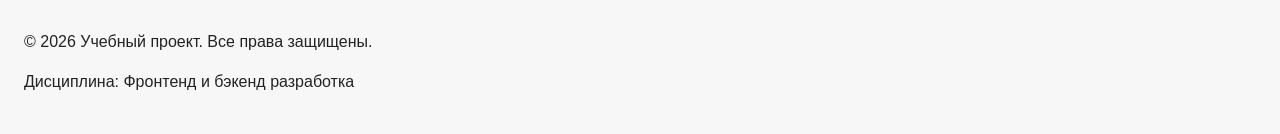
==== commit 56c78f47: "Merge pull request #12 from skylongg/feature/faq-reviews-form-modal Add FAQ reviews and improved for" ====
--- a/index.html
+++ b/index.html
@@ -54,7 +54,10 @@
         В дальнейшем на её основе будет разработан многостраничный сайт
         интернет-магазина или каталога услуг.
       </p>
-      <a class="button button--primary" href="#popular">Перейти к товарам</a>
+      <div class="hero__actions">
+        <a class="button button--primary" href="#popular">Перейти к товарам</a>
+        <a class="button button--secondary" href="#reviews">Отзывы покупателей</a>
+      </div>
     </section>
 
     <section class="section" id="advantages">
@@ -156,6 +159,54 @@
               Заказать
             </button>
           </div>
+        </article>
+      </div>
+    </section>
+
+    <section class="section" id="reviews">
+      <h2 class="section__title">Отзывы покупателей</h2>
+
+      <div class="reviews-grid">
+        <article class="review-card">
+          <p class="review-card__rating">
+            <span aria-hidden="true">★★★★★</span>
+            Оценка: 5 из 5
+          </p>
+          <blockquote class="review-card__text">
+            <p>Заказала товар утром, а вечером со мной уже связался менеджер. Всё быстро и понятно.</p>
+          </blockquote>
+          <footer class="review-card__footer">
+            <span class="review-card__author">Анна</span>,
+            <time class="review-card__date" datetime="2026-09-12">12 сентября 2026</time>
+          </footer>
+        </article>
+
+        <article class="review-card">
+          <p class="review-card__rating">
+            <span aria-hidden="true">★★★★☆</span>
+            Оценка: 4 из 5
+          </p>
+          <blockquote class="review-card__text">
+            <p>Удобный каталог и понятная карточка товара. Хотелось бы больше фотографий.</p>
+          </blockquote>
+          <footer class="review-card__footer">
+            <span class="review-card__author">Дмитрий</span>,
+            <time class="review-card__date" datetime="2026-09-28">28 сентября 2026</time>
+          </footer>
+        </article>
+
+        <article class="review-card">
+          <p class="review-card__rating">
+            <span aria-hidden="true">★★★★★</span>
+            Оценка: 5 из 5
+          </p>
+          <blockquote class="review-card__text">
+            <p>Купила товар со скидкой, доставили за два дня. Буду заказывать ещё.</p>
+          </blockquote>
+          <footer class="review-card__footer">
+            <span class="review-card__author">Мария</span>,
+            <time class="review-card__date" datetime="2026-10-05">5 октября 2026</time>
+          </footer>
         </article>
       </div>
     </section>
@@ -178,111 +229,141 @@
   <a class="button button--primary to-top" href="#top">↑ Наверх</a>
 
   <dialog class="order-dialog" id="order-dialog" aria-labelledby="order-dialog-title">
-    <h2 class="order-dialog__title" id="order-dialog-title">Оформление заявки</h2>
-
-    <form class="order-form" id="order-form" action="#" method="post" novalidate>
-      <input id="selected-product" name="selected-product" type="hidden">
-
-      <div class="order-form__field">
-        <label class="order-form__label" for="order-name">Имя</label>
-        <input
-          class="order-form__input"
-          id="order-name"
-          name="name"
-          type="text"
-          placeholder="Введите ваше имя"
-          minlength="2"
-          autocomplete="given-name"
-          required
-        >
-      </div>
-
-      <div class="order-form__field">
-        <label class="order-form__label" for="order-email">E-mail</label>
-        <input
-          class="order-form__input"
-          id="order-email"
-          name="email"
-          type="email"
-          placeholder="example@mail.ru"
-          autocomplete="email"
-          required
-        >
-      </div>
-
-      <div class="order-form__field">
-        <label class="order-form__label" for="order-phone">Телефон</label>
-        <input
-          class="order-form__input"
-          id="order-phone"
-          name="phone"
-          type="tel"
-          inputmode="tel"
-          placeholder="+7 (900) 000-00-00"
-          pattern="^\+7 \(\d{3}\) \d{3}-\d{2}-\d{2}$"
-          required
-        >
-        <small class="order-form__hint">Формат: +7 (900) 000-00-00</small>
-      </div>
-
-      <div class="order-form__field">
-        <label class="order-form__label" for="order-date">Дата связи</label>
-        <input
-          class="order-form__input"
-          id="order-date"
-          name="date"
-          type="date"
-        >
-      </div>
-
-      <div class="order-form__field">
-        <label class="order-form__label" for="order-topic">Тема заявки</label>
-        <select class="order-form__select" id="order-topic" name="topic" required>
-          <option value="">Выберите тему</option>
-          <option value="product">Заказ товара</option>
-          <option value="consultation">Консультация</option>
-          <option value="delivery">Доставка</option>
-        </select>
-      </div>
-
-      <div class="order-form__field">
-        <label class="order-form__label" for="order-comment">Комментарий</label>
-        <textarea
-          class="order-form__textarea"
-          id="order-comment"
-          name="comment"
-          rows="4"
-          placeholder="Укажите дополнительную информацию"
-        ></textarea>
-      </div>
-
-      <div class="order-form__field order-form__field--checkbox">
-        <label class="order-form__label">
+    <div class="order-dialog__inner">
+      <button class="order-dialog__close" type="button" aria-label="Закрыть окно" data-close-dialog>&times;</button>
+
+      <h2 class="order-dialog__title" id="order-dialog-title">Оформление заявки</h2>
+      <p class="order-dialog__product">Товар: <strong id="order-dialog-product"></strong></p>
+
+      <form class="order-form" id="order-form" action="#" method="post" novalidate>
+        <input id="selected-product" name="selected-product" type="hidden">
+
+        <p class="order-form__note">
+          Поля, отмеченные звёздочкой <span class="order-form__required" aria-hidden="true">*</span>, обязательны.
+        </p>
+
+        <div class="order-form__field">
+          <label class="order-form__label" for="order-name">Имя <span class="order-form__required" aria-hidden="true">*</span></label>
           <input
-            class="order-form__checkbox"
-            id="order-agreement"
-            name="agreement"
-            type="checkbox"
+            class="order-form__input"
+            id="order-name"
+            name="name"
+            type="text"
+            placeholder="Введите ваше имя"
+            minlength="2"
+            autocomplete="given-name"
+            aria-describedby="order-name-error"
+            data-error="Введите имя, минимум 2 символа."
             required
           >
-          Я согласен на обработку данных
-        </label>
-      </div>
-
-      <div class="order-form__actions">
-        <button class="button button--secondary" type="button" id="close-order-dialog">
-          Закрыть
-        </button>
-        <button class="button button--primary" type="submit">
-          Отправить заявку
-        </button>
-      </div>
-    </form>
+          <p class="order-form__error" id="order-name-error"></p>
+        </div>
+
+        <div class="order-form__field">
+          <label class="order-form__label" for="order-email">E-mail <span class="order-form__required" aria-hidden="true">*</span></label>
+          <input
+            class="order-form__input"
+            id="order-email"
+            name="email"
+            type="email"
+            placeholder="example@mail.ru"
+            autocomplete="email"
+            aria-describedby="order-email-error"
+            data-error="Введите e-mail в формате example@mail.ru."
+            required
+          >
+          <p class="order-form__error" id="order-email-error"></p>
+        </div>
+
+        <div class="order-form__field">
+          <label class="order-form__label" for="order-phone">Телефон <span class="order-form__required" aria-hidden="true">*</span></label>
+          <input
+            class="order-form__input"
+            id="order-phone"
+            name="phone"
+            type="tel"
+            inputmode="tel"
+            placeholder="+7 (900) 000-00-00"
+            pattern="^\+7 \(\d{3}\) \d{3}-\d{2}-\d{2}$"
+            autocomplete="tel"
+            aria-describedby="order-phone-error order-phone-hint"
+            data-error="Введите телефон в формате +7 (900) 000-00-00."
+            required
+          >
+          <small class="order-form__hint" id="order-phone-hint">Формат: +7 (900) 000-00-00</small>
+          <p class="order-form__error" id="order-phone-error"></p>
+        </div>
+
+        <div class="order-form__field">
+          <label class="order-form__label" for="order-date">Дата связи</label>
+          <input
+            class="order-form__input"
+            id="order-date"
+            name="date"
+            type="date"
+          >
+        </div>
+
+        <div class="order-form__field">
+          <label class="order-form__label" for="order-topic">Тема заявки <span class="order-form__required" aria-hidden="true">*</span></label>
+          <select
+            class="order-form__select"
+            id="order-topic"
+            name="topic"
+            aria-describedby="order-topic-error"
+            data-error="Выберите тему заявки."
+            required
+          >
+            <option value="">Выберите тему</option>
+            <option value="product">Заказ товара</option>
+            <option value="consultation">Консультация</option>
+            <option value="delivery">Доставка</option>
+          </select>
+          <p class="order-form__error" id="order-topic-error"></p>
+        </div>
+
+        <div class="order-form__field">
+          <label class="order-form__label" for="order-comment">Комментарий</label>
+          <textarea
+            class="order-form__textarea"
+            id="order-comment"
+            name="comment"
+            rows="4"
+            placeholder="Укажите дополнительную информацию"
+          ></textarea>
+        </div>
+
+        <div class="order-form__field order-form__field--checkbox">
+          <label class="order-form__label" for="order-agreement">
+            <input
+              class="order-form__checkbox"
+              id="order-agreement"
+              name="agreement"
+              type="checkbox"
+              aria-describedby="order-agreement-error"
+              data-error="Нужно согласие на обработку данных."
+              required
+            >
+            Я согласен на обработку данных <span class="order-form__required" aria-hidden="true">*</span>
+          </label>
+          <p class="order-form__error" id="order-agreement-error"></p>
+        </div>
+
+        <div class="order-form__actions">
+          <button class="button button--secondary" type="button" data-close-dialog>
+            Закрыть
+          </button>
+          <button class="button button--primary" type="submit">
+            Отправить заявку
+          </button>
+        </div>
+      </form>
+
+      <p class="success-message" id="success-message" role="status" hidden>
+        Спасибо! Заявка отправлена, мы свяжемся с вами в течение рабочего дня.
+      </p>
+    </div>
   </dialog>
-
-  <p class="success-message" id="success-message" hidden>
-    Форма успешно отправлена!
-  </p>
 
 </body>
 </html>
--- a/css/style.css
+++ b/css/style.css
@@ -311,6 +311,13 @@
   border-radius: var(--radius-lg);
 }
 
+/* Hero buttons in one row */
+.hero__actions {
+  display: flex;
+  flex-wrap: wrap;
+  gap: var(--space-md);
+}
+
 /*
   Общий класс для разделов страницы.
 */
@@ -556,6 +563,90 @@
   background-color: var(--color-surface);
 }
 
+/* Reviews: three columns */
+.reviews-grid {
+  display: grid;
+  grid-template-columns: repeat(3, 1fr);
+  gap: var(--space-lg);
+}
+
+.review-card {
+  display: flex;
+  flex-direction: column;
+  gap: var(--space-sm);
+  padding: var(--space-md);
+  border-radius: var(--radius-md);
+  background-color: var(--color-surface);
+}
+
+.review-card__rating {
+  margin: 0;
+  font-size: 14px;
+  color: var(--color-muted);
+}
+
+/* Stars */
+.review-card__rating span {
+  font-size: 18px;
+  color: #c77700;
+}
+
+.review-card__text {
+  margin: 0;
+  font-style: italic;
+}
+
+.review-card__text p {
+  margin: 0;
+}
+
+/* Author and date at the bottom of the card */
+.review-card__footer {
+  margin-top: auto;
+  font-size: 14px;
+  color: var(--color-muted);
+}
+
+.review-card__author {
+  font-weight: 700;
+  color: var(--color-text);
+}
+
+/* FAQ: questions open and close on click (details/summary) */
+.faq__list {
+  display: grid;
+  gap: var(--space-sm);
+}
+
+.faq__item {
+  border: 1px solid var(--color-border);
+  border-radius: var(--radius-md);
+}
+
+.faq__item[open] {
+  border-color: var(--color-primary);
+}
+
+.faq__question {
+  padding: var(--space-md);
+  font-weight: 700;
+  cursor: pointer;
+}
+
+.faq__question:hover {
+  color: var(--color-primary);
+}
+
+.faq__question:focus-visible {
+  outline: 2px solid var(--color-primary);
+  outline-offset: 3px;
+}
+
+.faq__answer {
+  margin: 0;
+  padding: 0 var(--space-md) var(--space-md);
+}
+
 /* Contacts */
 .contacts-list {
   font-style: normal;
@@ -717,9 +808,62 @@
 */
 .order-dialog {
   width: min(100% - 32px, 560px);
-  padding: var(--space-lg);
+  padding: 0;
   border: none;
   border-radius: var(--radius-lg);
+}
+
+/* The open dialog appears with a short animation */
+.order-dialog[open] {
+  animation: dialog-show 0.2s ease-out;
+}
+
+@keyframes dialog-show {
+  from {
+    opacity: 0;
+    transform: translateY(-20px);
+  }
+}
+
+/*
+  Padding is on the inner block, so a click on the dialog itself
+  means a click on the dark background.
+*/
+.order-dialog__inner {
+  position: relative;
+  padding: var(--space-lg);
+}
+
+/* Close button (cross) in the top-right corner */
+.order-dialog__close {
+  position: absolute;
+  top: var(--space-sm);
+  right: var(--space-sm);
+  width: 36px;
+  height: 36px;
+  padding: 0;
+  font-size: 24px;
+  line-height: 1;
+  color: var(--color-muted);
+  background-color: transparent;
+  border: none;
+  border-radius: 50%;
+  cursor: pointer;
+}
+
+.order-dialog__close:hover {
+  color: var(--color-text);
+  background-color: var(--color-surface);
+}
+
+.order-dialog__close:focus-visible {
+  outline: 2px solid var(--color-primary);
+}
+
+/* Selected product */
+.order-dialog__product {
+  margin-top: 0;
+  color: var(--color-muted);
 }
 
 /*
@@ -771,6 +915,29 @@
   font: inherit;
 }
 
+/* Note about required fields */
+.order-form__note {
+  margin-top: 0;
+  font-size: 14px;
+  color: var(--color-muted);
+}
+
+/* Required field star */
+.order-form__required {
+  color: var(--color-danger);
+}
+
+/* Error text under the field, empty until JS fills it */
+.order-form__error {
+  margin: var(--space-xs) 0 0;
+  font-size: 14px;
+  color: var(--color-danger);
+}
+
+.order-form__error:empty {
+  display: none;
+}
+
 /*
   Подсказка под полем телефона.
 */
@@ -794,7 +961,8 @@
 */
 .order-form__input:focus-visible,
 .order-form__select:focus-visible,
-.order-form__textarea:focus-visible {
+.order-form__textarea:focus-visible,
+.order-form__checkbox:focus-visible {
   outline: 2px solid var(--color-primary);
   outline-offset: 3px;
 }
@@ -807,6 +975,19 @@
 .order-form__select[aria-invalid="true"],
 .order-form__textarea[aria-invalid="true"] {
   border-color: var(--color-danger);
+  background-color: #fff5f6;
+}
+
+/* Bigger checkbox, easier to click */
+.order-form__checkbox {
+  width: 18px;
+  height: 18px;
+  margin: 0 var(--space-xs) 0 0;
+  vertical-align: middle;
+}
+
+.order-form__checkbox[aria-invalid="true"] {
+  outline: 2px solid var(--color-danger);
 }
 
 /*
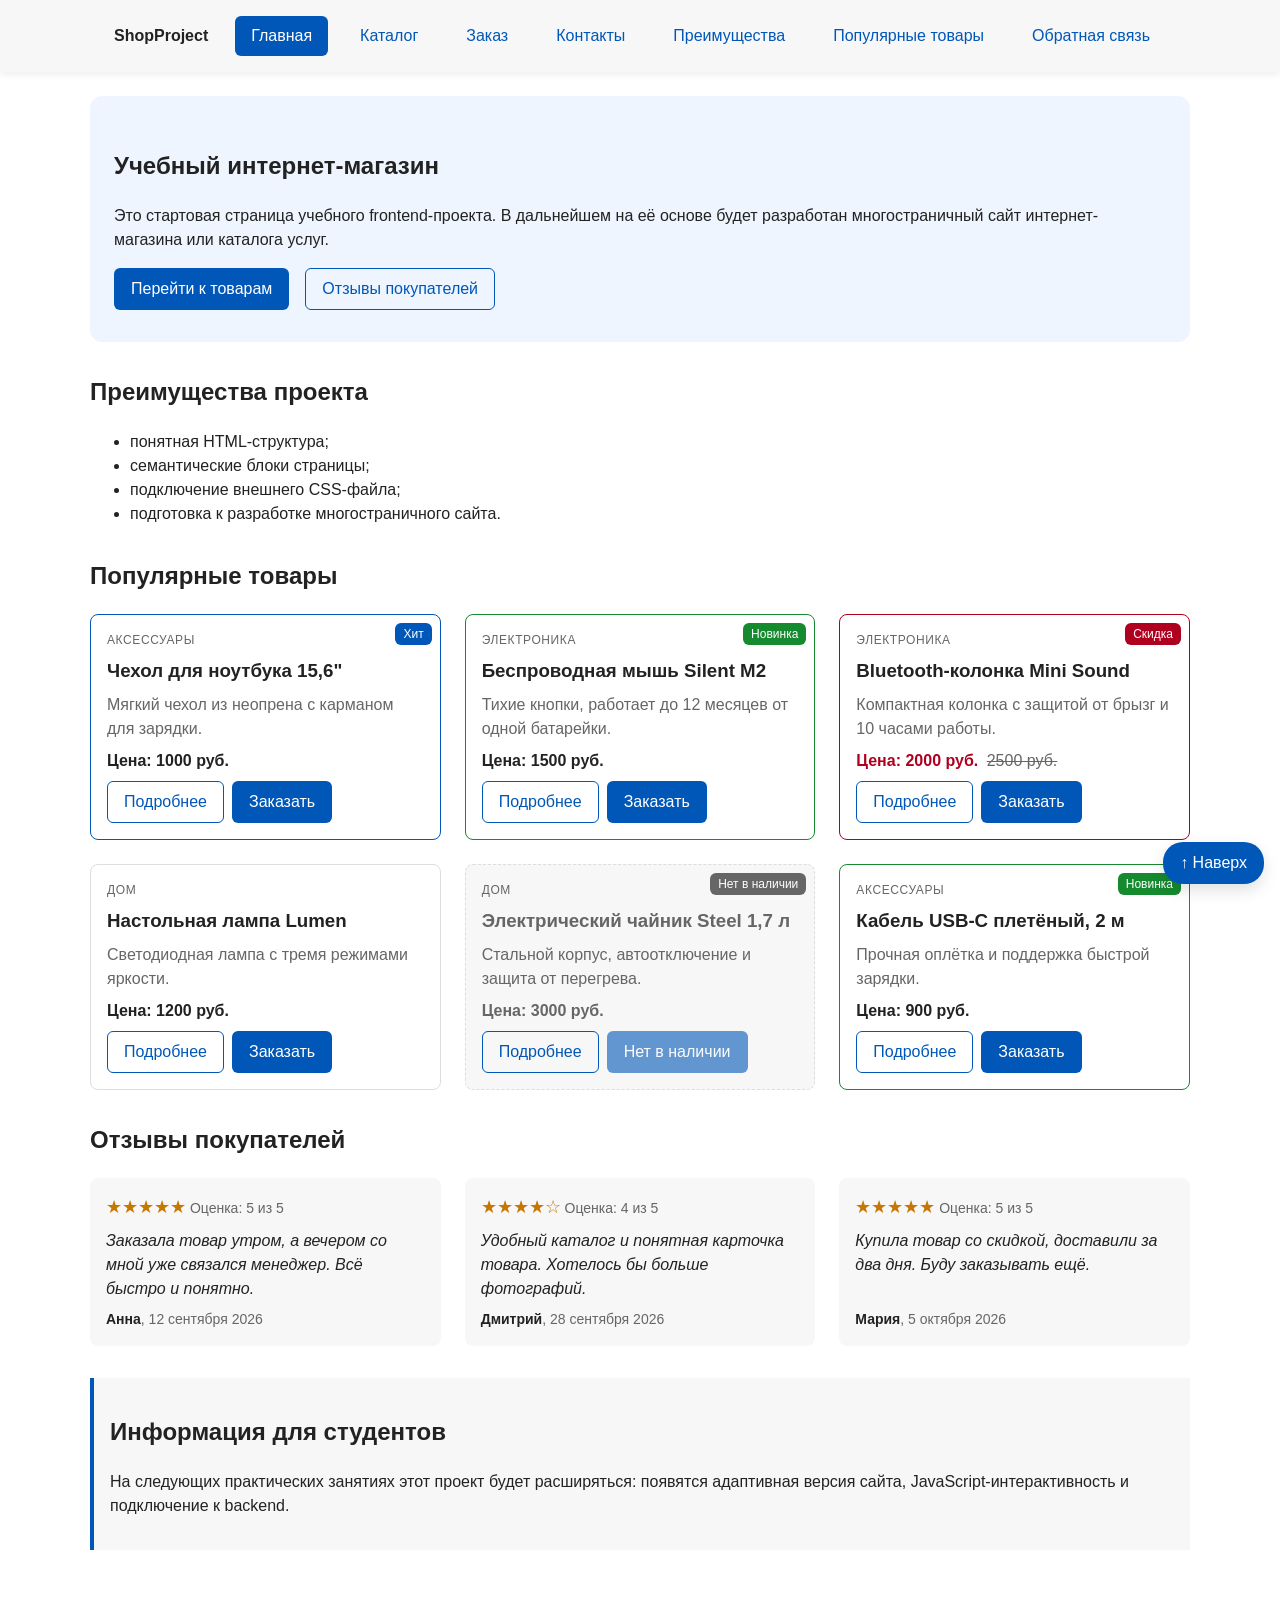
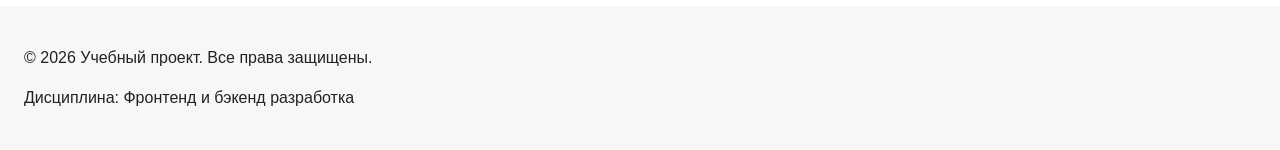
==== commit f88baeec: "feat: add product names fixed header and order modal features" ====
--- a/index.html
+++ b/index.html
@@ -78,12 +78,12 @@
         <article class="product-card product-card--featured">
           <span class="product-card__badge">Хит</span>
           <p class="product-card__category">Аксессуары</p>
-          <h3 class="product-card__title">Товар 1</h3>
-          <p class="product-card__description">Краткое описание учебного товара.</p>
+          <h3 class="product-card__title">Чехол для ноутбука 15,6"</h3>
+          <p class="product-card__description">Мягкий чехол из неопрена с карманом для зарядки.</p>
           <p class="product-card__price">Цена: 1000 руб.</p>
           <div class="product-card__actions">
             <a class="button button--secondary" href="product.html">Подробнее</a>
-            <button class="button button--primary product-card__button" type="button" data-product="Товар 1">
+            <button class="button button--primary product-card__button" type="button" data-product="Чехол для ноутбука 15,6&quot;" data-price="1000">
               Заказать
             </button>
           </div>
@@ -92,12 +92,12 @@
         <article class="product-card product-card--new">
           <span class="product-card__badge">Новинка</span>
           <p class="product-card__category">Электроника</p>
-          <h3 class="product-card__title">Товар 2</h3>
-          <p class="product-card__description">Краткое описание учебного товара.</p>
+          <h3 class="product-card__title">Беспроводная мышь Silent M2</h3>
+          <p class="product-card__description">Тихие кнопки, работает до 12 месяцев от одной батарейки.</p>
           <p class="product-card__price">Цена: 1500 руб.</p>
           <div class="product-card__actions">
             <a class="button button--secondary" href="product.html">Подробнее</a>
-            <button class="button button--primary product-card__button" type="button" data-product="Товар 2">
+            <button class="button button--primary product-card__button" type="button" data-product="Беспроводная мышь Silent M2" data-price="1500">
               Заказать
             </button>
           </div>
@@ -106,15 +106,15 @@
         <article class="product-card product-card--discount">
           <span class="product-card__badge">Скидка</span>
           <p class="product-card__category">Электроника</p>
-          <h3 class="product-card__title">Товар 3</h3>
-          <p class="product-card__description">Краткое описание учебного товара.</p>
+          <h3 class="product-card__title">Bluetooth-колонка Mini Sound</h3>
+          <p class="product-card__description">Компактная колонка с защитой от брызг и 10 часами работы.</p>
           <p class="product-card__price">
             Цена: 2000 руб.
             <del class="product-card__old-price">2500 руб.</del>
           </p>
           <div class="product-card__actions">
             <a class="button button--secondary" href="product.html">Подробнее</a>
-            <button class="button button--primary product-card__button" type="button" data-product="Товар 3">
+            <button class="button button--primary product-card__button" type="button" data-product="Bluetooth-колонка Mini Sound" data-price="2000">
               Заказать
             </button>
           </div>
@@ -122,12 +122,12 @@
 
         <article class="product-card">
           <p class="product-card__category">Дом</p>
-          <h3 class="product-card__title">Товар 4</h3>
-          <p class="product-card__description">Краткое описание учебного товара.</p>
+          <h3 class="product-card__title">Настольная лампа Lumen</h3>
+          <p class="product-card__description">Светодиодная лампа с тремя режимами яркости.</p>
           <p class="product-card__price">Цена: 1200 руб.</p>
           <div class="product-card__actions">
             <a class="button button--secondary" href="product.html">Подробнее</a>
-            <button class="button button--primary product-card__button" type="button" data-product="Товар 4">
+            <button class="button button--primary product-card__button" type="button" data-product="Настольная лампа Lumen" data-price="1200">
               Заказать
             </button>
           </div>
@@ -136,8 +136,8 @@
         <article class="product-card product-card--sold-out">
           <span class="product-card__badge">Нет в наличии</span>
           <p class="product-card__category">Дом</p>
-          <h3 class="product-card__title">Товар 5</h3>
-          <p class="product-card__description">Краткое описание учебного товара.</p>
+          <h3 class="product-card__title">Электрический чайник Steel 1,7 л</h3>
+          <p class="product-card__description">Стальной корпус, автоотключение и защита от перегрева.</p>
           <p class="product-card__price">Цена: 3000 руб.</p>
           <div class="product-card__actions">
             <a class="button button--secondary" href="product.html">Подробнее</a>
@@ -150,12 +150,12 @@
         <article class="product-card product-card--new">
           <span class="product-card__badge">Новинка</span>
           <p class="product-card__category">Аксессуары</p>
-          <h3 class="product-card__title">Товар 6</h3>
-          <p class="product-card__description">Краткое описание учебного товара.</p>
+          <h3 class="product-card__title">Кабель USB-C плетёный, 2 м</h3>
+          <p class="product-card__description">Прочная оплётка и поддержка быстрой зарядки.</p>
           <p class="product-card__price">Цена: 900 руб.</p>
           <div class="product-card__actions">
             <a class="button button--secondary" href="product.html">Подробнее</a>
-            <button class="button button--primary product-card__button" type="button" data-product="Товар 6">
+            <button class="button button--primary product-card__button" type="button" data-product="Кабель USB-C плетёный, 2 м" data-price="900">
               Заказать
             </button>
           </div>
@@ -230,13 +230,37 @@
 
   <dialog class="order-dialog" id="order-dialog" aria-labelledby="order-dialog-title">
     <div class="order-dialog__inner">
-      <button class="order-dialog__close" type="button" aria-label="Закрыть окно" data-close-dialog>&times;</button>
-
-      <h2 class="order-dialog__title" id="order-dialog-title">Оформление заявки</h2>
-      <p class="order-dialog__product">Товар: <strong id="order-dialog-product"></strong></p>
-
-      <form class="order-form" id="order-form" action="#" method="post" novalidate>
+      <div class="order-dialog__header">
+        <p class="order-dialog__subtitle">Быстрый заказ · ответим за 1 рабочий день</p>
+        <h2 class="order-dialog__title" id="order-dialog-title">Оформление заявки</h2>
+        <button class="order-dialog__close" type="button" aria-label="Закрыть окно" data-close-dialog>&times;</button>
+      </div>
+
+      <form class="order-form order-dialog__body" id="order-form" action="#" method="post" novalidate>
         <input id="selected-product" name="selected-product" type="hidden">
+
+        <div class="order-summary">
+          <div class="order-summary__product">
+            <p class="order-summary__label">Вы заказываете</p>
+            <p class="order-summary__name" id="order-dialog-product"></p>
+            <p class="order-summary__price"><span id="order-dialog-price">0</span> руб. за шт.</p>
+          </div>
+
+          <div class="quantity">
+            <button class="quantity__button" type="button" data-step="-1" aria-label="Уменьшить количество">&minus;</button>
+            <input
+              class="quantity__input"
+              id="order-quantity"
+              name="quantity"
+              type="number"
+              min="1"
+              max="10"
+              value="1"
+              aria-label="Количество"
+            >
+            <button class="quantity__button" type="button" data-step="1" aria-label="Увеличить количество">+</button>
+          </div>
+        </div>
 
         <p class="order-form__note">
           Поля, отмеченные звёздочкой <span class="order-form__required" aria-hidden="true">*</span>, обязательны.
@@ -259,67 +283,89 @@
           <p class="order-form__error" id="order-name-error"></p>
         </div>
 
+        <div class="order-form__row">
+          <div class="order-form__field">
+            <label class="order-form__label" for="order-email">E-mail <span class="order-form__required" aria-hidden="true">*</span></label>
+            <input
+              class="order-form__input"
+              id="order-email"
+              name="email"
+              type="email"
+              placeholder="example@mail.ru"
+              autocomplete="email"
+              aria-describedby="order-email-error"
+              data-error="Введите e-mail в формате example@mail.ru."
+              required
+            >
+            <p class="order-form__error" id="order-email-error"></p>
+          </div>
+
+          <div class="order-form__field">
+            <label class="order-form__label" for="order-phone">Телефон <span class="order-form__required" aria-hidden="true">*</span></label>
+            <input
+              class="order-form__input"
+              id="order-phone"
+              name="phone"
+              type="tel"
+              inputmode="tel"
+              placeholder="+7 (900) 000-00-00"
+              pattern="^\+7 \(\d{3}\) \d{3}-\d{2}-\d{2}$"
+              autocomplete="tel"
+              aria-describedby="order-phone-error order-phone-hint"
+              data-error="Введите телефон в формате +7 (900) 000-00-00."
+              required
+            >
+            <small class="order-form__hint" id="order-phone-hint">Формат: +7 (900) 000-00-00</small>
+            <p class="order-form__error" id="order-phone-error"></p>
+          </div>
+        </div>
+
+        <fieldset class="order-form__group">
+          <legend class="order-form__label">Способ получения</legend>
+          <div class="choice">
+            <label class="choice__item">
+              <input class="choice__input" type="radio" name="delivery" value="pickup" checked>
+              <span class="choice__text"><span aria-hidden="true">🏬</span> Самовывоз <small>бесплатно</small></span>
+            </label>
+            <label class="choice__item">
+              <input class="choice__input" type="radio" name="delivery" value="courier">
+              <span class="choice__text"><span aria-hidden="true">🚚</span> Курьер <small>300 руб.</small></span>
+            </label>
+          </div>
+        </fieldset>
+
+        <fieldset class="order-form__group">
+          <legend class="order-form__label">Как с вами связаться?</legend>
+          <div class="choice">
+            <label class="choice__item">
+              <input class="choice__input" type="radio" name="contact" value="call" checked>
+              <span class="choice__text"><span aria-hidden="true">📞</span> Звонок</span>
+            </label>
+            <label class="choice__item">
+              <input class="choice__input" type="radio" name="contact" value="email">
+              <span class="choice__text"><span aria-hidden="true">✉️</span> E-mail</span>
+            </label>
+            <label class="choice__item">
+              <input class="choice__input" type="radio" name="contact" value="messenger">
+              <span class="choice__text"><span aria-hidden="true">💬</span> Мессенджер</span>
+            </label>
+          </div>
+        </fieldset>
+
         <div class="order-form__field">
-          <label class="order-form__label" for="order-email">E-mail <span class="order-form__required" aria-hidden="true">*</span></label>
-          <input
-            class="order-form__input"
-            id="order-email"
-            name="email"
-            type="email"
-            placeholder="example@mail.ru"
-            autocomplete="email"
-            aria-describedby="order-email-error"
-            data-error="Введите e-mail в формате example@mail.ru."
-            required
-          >
-          <p class="order-form__error" id="order-email-error"></p>
-        </div>
-
-        <div class="order-form__field">
-          <label class="order-form__label" for="order-phone">Телефон <span class="order-form__required" aria-hidden="true">*</span></label>
-          <input
-            class="order-form__input"
-            id="order-phone"
-            name="phone"
-            type="tel"
-            inputmode="tel"
-            placeholder="+7 (900) 000-00-00"
-            pattern="^\+7 \(\d{3}\) \d{3}-\d{2}-\d{2}$"
-            autocomplete="tel"
-            aria-describedby="order-phone-error order-phone-hint"
-            data-error="Введите телефон в формате +7 (900) 000-00-00."
-            required
-          >
-          <small class="order-form__hint" id="order-phone-hint">Формат: +7 (900) 000-00-00</small>
-          <p class="order-form__error" id="order-phone-error"></p>
-        </div>
-
-        <div class="order-form__field">
-          <label class="order-form__label" for="order-date">Дата связи</label>
-          <input
-            class="order-form__input"
-            id="order-date"
-            name="date"
-            type="date"
-          >
-        </div>
-
-        <div class="order-form__field">
-          <label class="order-form__label" for="order-topic">Тема заявки <span class="order-form__required" aria-hidden="true">*</span></label>
-          <select
-            class="order-form__select"
-            id="order-topic"
-            name="topic"
-            aria-describedby="order-topic-error"
-            data-error="Выберите тему заявки."
-            required
-          >
-            <option value="">Выберите тему</option>
-            <option value="product">Заказ товара</option>
-            <option value="consultation">Консультация</option>
-            <option value="delivery">Доставка</option>
-          </select>
-          <p class="order-form__error" id="order-topic-error"></p>
+          <label class="order-form__label" for="order-promo">Промокод</label>
+          <div class="promo">
+            <input
+              class="order-form__input promo__input"
+              id="order-promo"
+              name="promo"
+              type="text"
+              placeholder="Например, SHOP10"
+              aria-describedby="order-promo-message"
+            >
+            <button class="button button--secondary" type="button" id="apply-promo">Применить</button>
+          </div>
+          <p class="promo__message" id="order-promo-message" role="status"></p>
         </div>
 
         <div class="order-form__field">
@@ -328,8 +374,8 @@
             class="order-form__textarea"
             id="order-comment"
             name="comment"
-            rows="4"
-            placeholder="Укажите дополнительную информацию"
+            rows="3"
+            placeholder="Например, удобное время для звонка"
           ></textarea>
         </div>
 
@@ -349,19 +395,48 @@
           <p class="order-form__error" id="order-agreement-error"></p>
         </div>
 
-        <div class="order-form__actions">
-          <button class="button button--secondary" type="button" data-close-dialog>
-            Закрыть
-          </button>
-          <button class="button button--primary" type="submit">
-            Отправить заявку
-          </button>
+        <div class="order-dialog__footer">
+          <dl class="order-total">
+            <div class="order-total__row">
+              <dt>Товары</dt>
+              <dd><span id="total-goods">0</span> руб.</dd>
+            </div>
+            <div class="order-total__row">
+              <dt>Доставка</dt>
+              <dd><span id="total-delivery">0</span> руб.</dd>
+            </div>
+            <div class="order-total__row">
+              <dt>Скидка</dt>
+              <dd>&minus;<span id="total-discount">0</span> руб.</dd>
+            </div>
+            <div class="order-total__row order-total__row--main">
+              <dt>Итого</dt>
+              <dd><span id="total-sum">0</span> руб.</dd>
+            </div>
+          </dl>
+
+          <div class="order-form__actions">
+            <button class="button button--secondary order-form__clear" type="button" id="clear-order-form">
+              Очистить
+            </button>
+            <button class="button button--secondary" type="button" data-close-dialog>
+              Закрыть
+            </button>
+            <button class="button button--primary" type="submit">
+              Отправить заявку
+            </button>
+          </div>
         </div>
       </form>
 
-      <p class="success-message" id="success-message" role="status" hidden>
-        Спасибо! Заявка отправлена, мы свяжемся с вами в течение рабочего дня.
-      </p>
+      <div class="order-dialog__success" id="success-message" role="status" hidden>
+        <p class="order-dialog__success-icon" aria-hidden="true">✓</p>
+        <h3 class="order-dialog__success-title">Заявка отправлена!</h3>
+        <p class="order-dialog__success-text" id="success-text"></p>
+        <button class="button button--primary" type="button" data-close-dialog>
+          Продолжить покупки
+        </button>
+      </div>
     </div>
   </dialog>
 
--- a/css/style.css
+++ b/css/style.css
@@ -31,6 +31,7 @@
 
   /* Размеры */
   --container-width: 1100px;
+  --header-height: 72px;
 
   /* Shadow */
   --shadow: 0 6px 16px rgba(0, 0, 0, 0.12);
@@ -193,9 +194,21 @@
    4. Компоненты страницы
    =============================== */
 
-/* Site header block */
+/*
+  Site header block.
+  sticky + top: 0 keeps the header with the menu at the top while scrolling.
+*/
 .site-header {
+  position: sticky;
+  top: 0;
+  z-index: 20;
   background-color: var(--color-surface);
+  box-shadow: 0 2px 8px rgba(0, 0, 0, 0.08);
+}
+
+/* Anchor jumps stop below the fixed header */
+[id] {
+  scroll-margin-top: calc(var(--header-height) + var(--space-md));
 }
 
 /*
@@ -205,7 +218,7 @@
 .site-header__inner {
   max-width: var(--container-width);
   margin: 0 auto;
-  padding: var(--space-lg);
+  padding: var(--space-md) var(--space-lg);
   /* Flexbox: logo on the left, menu on the right */
   display: flex;
   flex-wrap: wrap;
@@ -234,7 +247,7 @@
   align-items: center;
   gap: var(--space-md);
   padding: 0;
-  margin: var(--space-md) 0 0;
+  margin: 0;
   list-style: none;
 }
 
@@ -495,7 +508,7 @@
 .catalog-filters {
   grid-area: filters;
   position: sticky;
-  top: var(--space-md);
+  top: calc(var(--header-height) + var(--space-md));
   align-self: start;
   padding: var(--space-md);
   border: 1px solid var(--color-border);
@@ -642,9 +655,14 @@
   outline-offset: 3px;
 }
 
+/* Answer: limited width, so long text wraps into short lines */
 .faq__answer {
-  margin: 0;
-  padding: 0 var(--space-md) var(--space-md);
+  max-width: 760px;
+  padding: 0 var(--space-md) var(--space-sm);
+}
+
+.faq__answer p {
+  margin: 0 0 var(--space-sm);
 }
 
 /* Contacts */
@@ -807,74 +825,302 @@
   Элемент dialog сам умеет открываться поверх страницы.
 */
 .order-dialog {
-  width: min(100% - 32px, 560px);
+  width: min(100% - 32px, 640px);
   padding: 0;
   border: none;
   border-radius: var(--radius-lg);
+  box-shadow: 0 20px 60px rgba(0, 0, 0, 0.3);
 }
 
 /* The open dialog appears with a short animation */
 .order-dialog[open] {
-  animation: dialog-show 0.2s ease-out;
+  animation: dialog-show 0.25s ease-out;
 }
 
 @keyframes dialog-show {
   from {
     opacity: 0;
-    transform: translateY(-20px);
+    transform: translateY(-20px) scale(0.97);
   }
 }
 
 /*
-  Padding is on the inner block, so a click on the dialog itself
+  Затемнение фона за модальным окном.
+  The page behind is also blurred.
+*/
+.order-dialog::backdrop {
+  background-color: rgba(0, 20, 50, 0.55);
+  backdrop-filter: blur(3px);
+}
+
+/*
+  Content is inside the inner block, so a click on the dialog itself
   means a click on the dark background.
 */
 .order-dialog__inner {
   position: relative;
+}
+
+/* Header with a gradient; stays on top while the form scrolls */
+.order-dialog__header {
+  position: sticky;
+  top: 0;
+  z-index: 1;
   padding: var(--space-lg);
+  padding-right: 64px;
+  color: var(--color-white);
+  background: linear-gradient(135deg, var(--color-primary), var(--color-primary-dark));
+}
+
+.order-dialog__subtitle {
+  margin: 0 0 var(--space-xs);
+  font-size: 14px;
+  opacity: 0.85;
+}
+
+.order-dialog__title {
+  margin: 0;
 }
 
 /* Close button (cross) in the top-right corner */
 .order-dialog__close {
   position: absolute;
-  top: var(--space-sm);
-  right: var(--space-sm);
+  top: var(--space-md);
+  right: var(--space-md);
   width: 36px;
   height: 36px;
   padding: 0;
   font-size: 24px;
   line-height: 1;
-  color: var(--color-muted);
+  color: var(--color-white);
+  background-color: rgba(255, 255, 255, 0.15);
+  border: none;
+  border-radius: 50%;
+  cursor: pointer;
+  transition: background-color 0.2s, transform 0.2s;
+}
+
+/* The cross turns on hover */
+.order-dialog__close:hover {
+  background-color: rgba(255, 255, 255, 0.3);
+  transform: rotate(90deg);
+}
+
+.order-dialog__close:focus-visible {
+  outline: 2px solid var(--color-white);
+  outline-offset: 2px;
+}
+
+.order-dialog__body {
+  padding: var(--space-lg);
+  padding-bottom: 0;
+}
+
+/* Bottom part with the total and buttons; stays at the bottom while scrolling */
+.order-dialog__footer {
+  position: sticky;
+  bottom: 0;
+  margin: 0 calc(-1 * var(--space-lg));
+  padding: var(--space-md) var(--space-lg);
+  background-color: var(--color-bg);
+  border-top: 1px solid var(--color-border);
+}
+
+/* Success screen after sending */
+.order-dialog__success {
+  padding: var(--space-xl) var(--space-lg);
+  text-align: center;
+}
+
+.order-dialog__success-icon {
+  width: 64px;
+  height: 64px;
+  margin: 0 auto var(--space-md);
+  font-size: 32px;
+  line-height: 64px;
+  color: var(--color-white);
+  background-color: var(--color-success);
+  border-radius: 50%;
+}
+
+.order-dialog__success-title {
+  margin: 0 0 var(--space-sm);
+}
+
+.order-dialog__success-text {
+  margin: 0 0 var(--space-lg);
+  color: var(--color-muted);
+}
+
+/* Selected product with the quantity buttons */
+.order-summary {
+  display: flex;
+  flex-wrap: wrap;
+  justify-content: space-between;
+  align-items: center;
+  gap: var(--space-md);
+  margin-bottom: var(--space-md);
+  padding: var(--space-md);
+  border-radius: var(--radius-md);
+  background-color: var(--color-surface-accent);
+}
+
+.order-summary__label {
+  margin: 0;
+  font-size: 12px;
+  text-transform: uppercase;
+  color: var(--color-muted);
+}
+
+.order-summary__name {
+  margin: 0;
+  font-weight: 700;
+}
+
+.order-summary__price {
+  margin: 0;
+  font-size: 14px;
+  color: var(--color-muted);
+}
+
+/* Quantity: "−" [1] "+" */
+.quantity {
+  display: flex;
+  align-items: center;
+  border: 1px solid var(--color-border);
+  border-radius: 999px;
+  background-color: var(--color-bg);
+}
+
+.quantity__button {
+  width: 36px;
+  height: 36px;
+  font: inherit;
+  font-size: 20px;
+  color: var(--color-primary);
   background-color: transparent;
   border: none;
   border-radius: 50%;
   cursor: pointer;
 }
 
-.order-dialog__close:hover {
+.quantity__button:hover {
+  background-color: var(--color-surface-accent);
+}
+
+.quantity__button:focus-visible {
+  outline: 2px solid var(--color-primary);
+}
+
+.quantity__button:disabled {
+  color: var(--color-border);
+  background-color: transparent;
+  cursor: not-allowed;
+}
+
+.quantity__input {
+  width: 44px;
+  font: inherit;
+  font-weight: 700;
+  text-align: center;
+  border: none;
+  background-color: transparent;
+}
+
+/* Choice buttons made from radio inputs */
+.choice {
+  display: flex;
+  flex-wrap: wrap;
+  gap: var(--space-sm);
+}
+
+/* The radio circle is hidden, the label text looks like a button */
+.choice__input {
+  position: absolute;
+  opacity: 0;
+}
+
+.choice__text {
+  display: inline-block;
+  padding: var(--space-sm) var(--space-md);
+  border: 1px solid var(--color-border);
+  border-radius: 999px;
+  cursor: pointer;
+  transition: background-color 0.2s, border-color 0.2s;
+}
+
+.choice__text small {
+  color: var(--color-muted);
+}
+
+.choice__item:hover .choice__text {
+  border-color: var(--color-primary);
+}
+
+/* Selected option */
+.choice__input:checked + .choice__text {
+  color: var(--color-white);
+  background-color: var(--color-primary);
+  border-color: var(--color-primary);
+}
+
+.choice__input:checked + .choice__text small {
+  color: var(--color-white);
+}
+
+.choice__input:focus-visible + .choice__text {
+  outline: 2px solid var(--color-primary);
+  outline-offset: 2px;
+}
+
+/* Promo code: field and button in one row */
+.promo {
+  display: flex;
+  gap: var(--space-sm);
+}
+
+.promo__input {
+  text-transform: uppercase;
+}
+
+.promo__message {
+  margin: var(--space-xs) 0 0;
+  font-size: 14px;
+}
+
+.promo__message:empty {
+  display: none;
+}
+
+.promo__message--success {
+  color: var(--color-success);
+}
+
+.promo__message--error {
+  color: var(--color-danger);
+}
+
+/* Order total */
+.order-total {
+  margin: 0 0 var(--space-md);
+}
+
+.order-total__row {
+  display: flex;
+  justify-content: space-between;
+  font-size: 14px;
+  color: var(--color-muted);
+}
+
+.order-total__row dd {
+  margin: 0;
+}
+
+.order-total__row--main {
+  margin-top: var(--space-xs);
+  font-size: 20px;
+  font-weight: 700;
   color: var(--color-text);
-  background-color: var(--color-surface);
-}
-
-.order-dialog__close:focus-visible {
-  outline: 2px solid var(--color-primary);
-}
-
-/* Selected product */
-.order-dialog__product {
-  margin-top: 0;
-  color: var(--color-muted);
-}
-
-/*
-  Затемнение фона за модальным окном.
-*/
-.order-dialog::backdrop {
-  background-color: rgba(0, 0, 0, 0.5);
-}
-
-.order-dialog__title {
-  margin-top: 0;
 }
 
 /* Form on order.html gets a frame */
@@ -883,6 +1129,20 @@
   border: 1px solid var(--color-border);
   border-radius: var(--radius-lg);
   background-color: var(--color-bg);
+}
+
+/* Two fields side by side */
+.order-form__row {
+  display: grid;
+  grid-template-columns: 1fr 1fr;
+  gap: var(--space-md);
+}
+
+/* Group of radio buttons without the default frame */
+.order-form__group {
+  margin: 0 0 var(--space-md);
+  padding: 0;
+  border: none;
 }
 
 /*
@@ -999,6 +1259,16 @@
   margin-top: var(--space-lg);
 }
 
+/* In the dialog the buttons are right after the total */
+.order-dialog__footer .order-form__actions {
+  margin-top: 0;
+}
+
+/* "Очистить" is pushed to the left */
+.order-form__clear {
+  margin-right: auto;
+}
+
 /*
   Сообщение об успешной отправке.
 */
